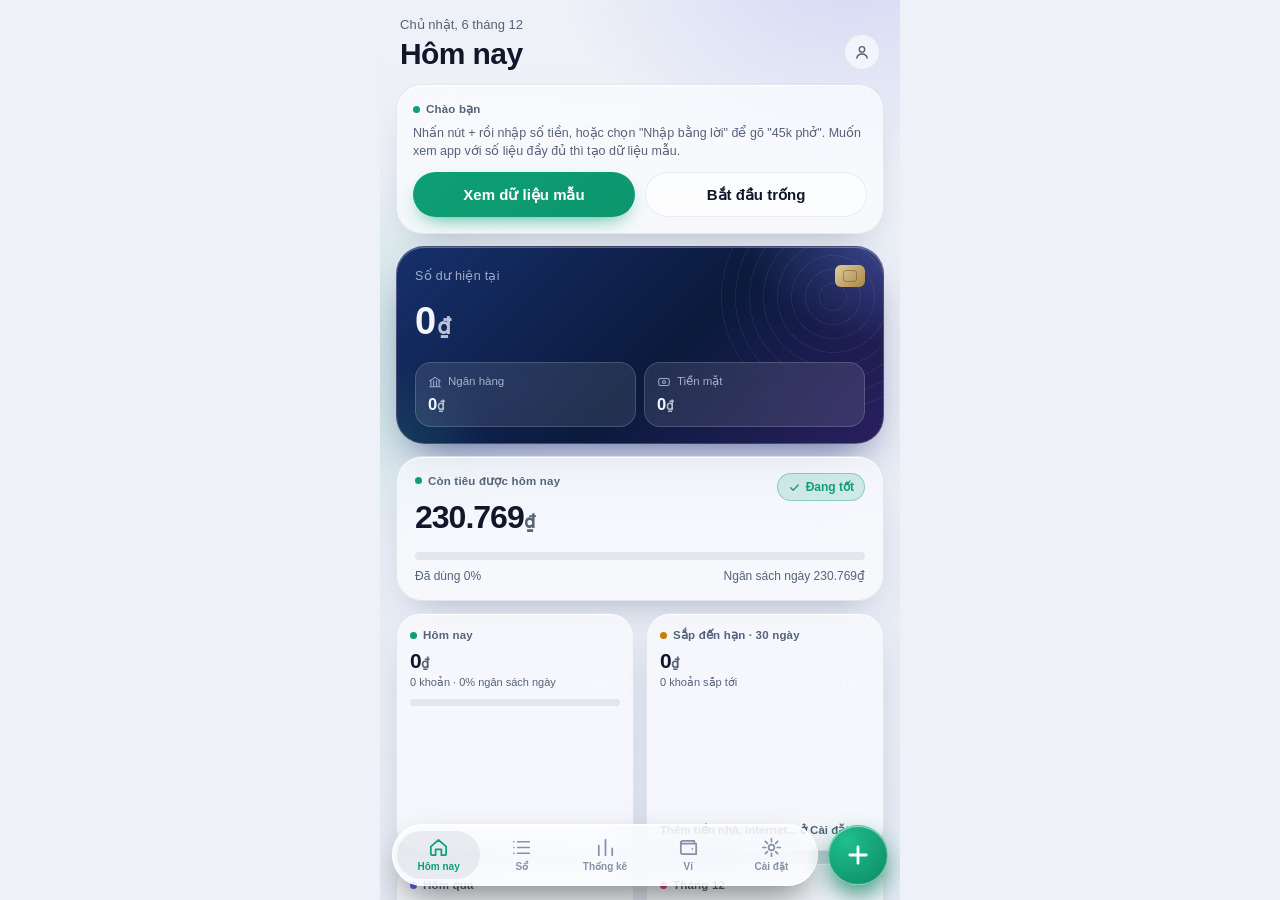
==== index.html @ 6aa31c6e "Sổ Chi: PWA quản lý chi tiêu cá nhân (bản đầu)" ====
<!doctype html>
<html lang="vi">
<head>
<meta charset="utf-8">
<title>Sổ Chi</title>
<meta name="viewport" content="width=device-width,initial-scale=1,viewport-fit=cover">
<meta http-equiv="Content-Security-Policy" content="default-src 'self'; script-src 'self'; style-src 'self' 'unsafe-inline'; img-src 'self' data:; connect-src 'self' https://api.anthropic.com https://*.workers.dev; manifest-src 'self'; worker-src 'self'">
<meta name="theme-color" content="#070b12">
<meta name="apple-mobile-web-app-capable" content="yes">
<meta name="mobile-web-app-capable" content="yes">
<meta name="apple-mobile-web-app-status-bar-style" content="black-translucent">
<meta name="apple-mobile-web-app-title" content="Sổ Chi">
<link rel="manifest" href="manifest.webmanifest">
<link rel="apple-touch-icon" href="icons/apple-touch-icon.png">
<link rel="icon" href="icons/icon.svg" type="image/svg+xml">
<link rel="stylesheet" href="css/app.css">
</head>
<body>
<div id="app">
  <div class="pill" id="pill" aria-hidden="true"></div>
  <main>
    <section class="view on" id="v-home" aria-label="Hôm nay"></section>
    <section class="view" id="v-log" aria-label="Sổ chi"></section>
    <section class="view" id="v-stats" aria-label="Thống kê"></section>
    <section class="view" id="v-wallet" aria-label="Ví"></section>
    <section class="view" id="v-settings" aria-label="Cài đặt"></section>
  </main>
  <nav class="dock" aria-label="Điều hướng">
    <div class="tabs" role="tablist">
      <button class="tab" role="tab" data-act="tab" data-tab="home" aria-selected="true"><svg viewBox="0 0 24 24"><path d="M4 11l8-7 8 7v8a1 1 0 0 1-1 1h-4v-6H9v6H5a1 1 0 0 1-1-1z"/></svg><span>Hôm nay</span></button>
      <button class="tab" role="tab" data-act="tab" data-tab="log" aria-selected="false"><svg viewBox="0 0 24 24"><path d="M8 6h12M8 12h12M8 18h12M4 6h.01M4 12h.01M4 18h.01"/></svg><span>Sổ</span></button>
      <button class="tab" role="tab" data-act="tab" data-tab="stats" aria-selected="false"><svg viewBox="0 0 24 24"><path d="M5 20V10M12 20V4M19 20v-7"/></svg><span>Thống kê</span></button>
      <button class="tab" role="tab" data-act="tab" data-tab="wallet" aria-selected="false"><svg viewBox="0 0 24 24"><path d="M4 7a2 2 0 0 1 2-2h12v3M4 7v10a2 2 0 0 0 2 2h14V8H6a2 2 0 0 1-2-2zM16 13.5h.01"/></svg><span>Ví</span></button>
      <button class="tab" role="tab" data-act="tab" data-tab="settings" aria-selected="false"><svg viewBox="0 0 24 24"><circle cx="12" cy="12" r="3"/><path d="M12 3v3M12 18v3M3 12h3M18 12h3M5.6 5.6l2.1 2.1M16.3 16.3l2.1 2.1M18.4 5.6l-2.1 2.1M7.7 16.3l-2.1 2.1"/></svg><span>Cài đặt</span></button>
    </div>
    <button class="plus" data-act="add" aria-label="Thêm khoản chi"><svg viewBox="0 0 24 24"><path d="M12 5v14M5 12h14"/></svg></button>
  </nav>
  <div class="scrim" id="scrim" data-act="close"></div>
  <div class="sheet" id="sheet" role="dialog" aria-modal="true"></div>
  <div class="toast" id="toast" role="status"></div>
</div>
<input type="file" id="file" accept="application/json,.json" hidden>
<script type="module" src="js/app.js"></script>
</body>
</html>
---- css/app.css ----
/* Sổ Chi: kính nổi kiểu iOS 26, nền teal, sáng/tối, tôn trọng safe-area. */
:root{
  --bg:#eaeff0; --fg:#10191c; --muted:#5d6b70; --line:rgba(16,25,28,.10);
  --screen:#f3f6f6; --card:rgba(255,255,255,.74); --glass:rgba(255,255,255,.62); --glass-b:rgba(255,255,255,.85);
  --accent:#0d9488; --accent-fg:#fff; --accent-soft:rgba(13,148,136,.14);
  --ok:#16a34a; --warn:#d97706; --warn-soft:rgba(217,119,6,.16); --bad:#dc2626;
  --h0:rgba(16,25,28,.06); --h1:#bfe6e0; --h2:#7fcfc4; --h3:#2fb0a1; --h4:#0b6f66; --h-fg:#fff;
  --blob1:rgba(13,148,136,.26); --blob2:rgba(245,158,11,.16);
  --scrim:rgba(10,20,22,.38); --sheet:rgba(247,250,250,.84);
  --font:-apple-system,BlinkMacSystemFont,"SF Pro Text","Be Vietnam Pro","Segoe UI",Roboto,sans-serif;
  color-scheme:light;
}
@media (prefers-color-scheme:dark){:root:not([data-theme="light"]){
  --bg:#0a0f11; --fg:#e8f0f1; --muted:#8fa0a5; --line:rgba(232,240,241,.12);
  --screen:#0c1214; --card:rgba(34,44,48,.66); --glass:rgba(40,52,56,.55); --glass-b:rgba(255,255,255,.14);
  --accent:#2dd4bf; --accent-fg:#04201d; --accent-soft:rgba(45,212,191,.16);
  --ok:#4ade80; --warn:#fbbf24; --warn-soft:rgba(251,191,36,.16); --bad:#f87171;
  --h0:rgba(232,240,241,.08); --h1:#14423d; --h2:#1b6b62; --h3:#22998b; --h4:#5eead4; --h-fg:#04201d;
  --blob1:rgba(45,212,191,.20); --blob2:rgba(251,191,36,.10); --scrim:rgba(0,0,0,.6); --sheet:rgba(24,32,35,.84); color-scheme:dark}}
:root[data-theme="dark"]{
  --bg:#0a0f11; --fg:#e8f0f1; --muted:#8fa0a5; --line:rgba(232,240,241,.12);
  --screen:#0c1214; --card:rgba(34,44,48,.66); --glass:rgba(40,52,56,.55); --glass-b:rgba(255,255,255,.14);
  --accent:#2dd4bf; --accent-fg:#04201d; --accent-soft:rgba(45,212,191,.16);
  --ok:#4ade80; --warn:#fbbf24; --warn-soft:rgba(251,191,36,.16); --bad:#f87171;
  --h0:rgba(232,240,241,.08); --h1:#14423d; --h2:#1b6b62; --h3:#22998b; --h4:#5eead4; --h-fg:#04201d;
  --blob1:rgba(45,212,191,.20); --blob2:rgba(251,191,36,.10); --scrim:rgba(0,0,0,.6); --sheet:rgba(24,32,35,.84); color-scheme:dark}

*{box-sizing:border-box;-webkit-tap-highlight-color:transparent}
html,body{height:100%;margin:0}
body{background:var(--bg);color:var(--fg);font:16px/1.4 var(--font);font-variant-numeric:tabular-nums;overscroll-behavior:none;-webkit-text-size-adjust:100%}
button,input,select,textarea{font:inherit;color:inherit}
button{cursor:pointer}
:focus-visible{outline:2px solid var(--accent);outline-offset:2px}

#app{position:relative;height:100%;max-width:520px;margin:0 auto;overflow:hidden;background:var(--screen);
  background-image:radial-gradient(circle at 10% -6%,var(--blob1),transparent 46%),radial-gradient(circle at 105% 38%,var(--blob2),transparent 42%)}
.view{position:absolute;inset:0;overflow-y:auto;overflow-x:hidden;-webkit-overflow-scrolling:touch;
  padding:calc(14px + env(safe-area-inset-top,0px)) max(16px,env(safe-area-inset-right,0px)) calc(124px + env(safe-area-inset-bottom,0px)) max(16px,env(safe-area-inset-left,0px));
  display:none;flex-direction:column;gap:12px}
.view.on{display:flex;animation:fade .25s ease}
@keyframes fade{from{opacity:0;transform:translateY(6px)}to{opacity:1;transform:none}}
.view>*{flex:none}
.eyebrow{font-size:13px;color:var(--muted);margin-top:34px}
h1{font-size:30px;font-weight:700;letter-spacing:-.02em;line-height:1.15;margin:0}
h2{font-size:17px;margin:0}
.card{background:var(--card);border:1px solid var(--glass-b);border-radius:22px;padding:14px 16px;backdrop-filter:blur(18px);-webkit-backdrop-filter:blur(18px)}
.lbl{font-size:12px;color:var(--muted);font-weight:500}
.sm{font-size:12.5px;color:var(--muted)}
.big{font-size:56px;font-weight:700;letter-spacing:-.04em;line-height:1.05}
.big small{font-size:24px;font-weight:600;margin-left:3px;letter-spacing:0}
.bad{color:var(--bad)}.ok{color:var(--ok)}
.bar{height:9px;border-radius:99px;background:var(--h0);position:relative;margin:10px 0 7px}
.bar i{display:block;height:100%;border-radius:99px;background:var(--accent);max-width:100%}
.bar i.over{background:var(--bad)}
.bar u{position:absolute;top:-4px;bottom:-4px;width:2px;background:var(--fg);opacity:.55;border-radius:2px}
.row2{display:grid;grid-template-columns:1fr 1fr;gap:10px}
.rowf{display:flex;justify-content:space-between;align-items:baseline;gap:8px}
.chip{display:inline-block;font-size:11.5px;padding:2px 9px;border-radius:99px;background:var(--accent-soft);color:var(--accent);font-weight:600;white-space:nowrap}
.chip.warn{background:var(--warn-soft);color:var(--warn)}
.chip.bad{background:rgba(220,38,38,.14);color:var(--bad)}
.btn{display:block;width:100%;text-align:center;border:0;border-radius:99px;padding:12px 16px;font-weight:600;font-size:15px;background:var(--accent);color:var(--accent-fg)}
.btn.ghost{background:var(--h0);color:var(--fg)}
.btn.danger{background:rgba(220,38,38,.14);color:var(--bad)}
.btn.sm2{padding:8px 14px;font-size:13.5px;width:auto;display:inline-block}
.btn:active{transform:scale(.98)}
.link{border:0;background:none;color:var(--accent);font-weight:600;padding:4px 2px;font-size:14px}
.wal{width:100%;text-align:left;border:1px solid var(--glass-b);background:var(--card);border-radius:20px;padding:12px 14px;backdrop-filter:blur(18px);-webkit-backdrop-filter:blur(18px)}
.wal b{display:block;font-size:18px;letter-spacing:-.01em}
.li{display:flex;gap:10px;align-items:center;padding:10px 0;width:100%;border:0;background:none;text-align:left}
.li+.li{border-top:1px solid var(--line)}
.li .n{flex:1;min-width:0}
.li .n b{display:block;font-weight:500;white-space:nowrap;overflow:hidden;text-overflow:ellipsis}
.li .n span{font-size:12px;color:var(--muted)}
.li .a{font-weight:600;white-space:nowrap}
.li .a.in{color:var(--ok)}
.empty{text-align:center;color:var(--muted);padding:18px 8px;font-size:14px}
.sec{display:flex;justify-content:space-between;align-items:center;margin:6px 4px -2px}
.sec h2{font-size:15px;color:var(--muted);font-weight:600}

/* dock kính */
.dock{position:absolute;left:max(12px,env(safe-area-inset-left,0px));right:max(12px,env(safe-area-inset-right,0px));bottom:calc(14px + env(safe-area-inset-bottom,0px));display:flex;gap:10px;align-items:center;z-index:20}
.tabs{flex:1;display:flex;justify-content:space-around;background:var(--glass);border:1px solid var(--glass-b);border-radius:99px;padding:6px 4px;backdrop-filter:blur(24px) saturate(1.6);-webkit-backdrop-filter:blur(24px) saturate(1.6);box-shadow:0 10px 30px -10px rgba(0,0,0,.35)}
.tab{display:flex;flex-direction:column;align-items:center;gap:1px;font-size:10px;color:var(--muted);padding:5px 7px;min-width:0;border-radius:99px;border:0;background:none;font-weight:500}
.tab svg{width:23px;height:23px;stroke:currentColor;fill:none;stroke-width:1.8;stroke-linecap:round;stroke-linejoin:round}
.tab[aria-selected="true"]{color:var(--accent);background:var(--accent-soft)}
.plus{width:58px;height:58px;border-radius:50%;border:0;background:var(--accent);color:var(--accent-fg);display:grid;place-items:center;box-shadow:0 10px 26px -6px var(--accent);flex:none}
.plus svg{width:26px;height:26px;stroke:currentColor;stroke-width:2.4;stroke-linecap:round;fill:none}
.plus:active,.tab:active{transform:scale(.94)}
.pill{position:absolute;left:50%;top:calc(8px + env(safe-area-inset-top,0px));transform:translate(-50%,-80px);z-index:21;background:var(--glass);border:1px solid var(--glass-b);border-radius:99px;padding:7px 18px;font-size:14px;font-weight:600;backdrop-filter:blur(22px) saturate(1.6);-webkit-backdrop-filter:blur(22px) saturate(1.6);transition:transform .35s cubic-bezier(.2,.9,.3,1);white-space:nowrap;box-shadow:0 8px 24px -10px rgba(0,0,0,.35)}
.pill.on{transform:translate(-50%,0)}

/* hero hôm nay */
.hero{background:linear-gradient(150deg,#14b8a6,#0f766e);color:#fff;border-radius:32px;padding:16px 18px 18px;box-shadow:0 18px 40px -18px rgba(13,148,136,.7)}
.hero.over{background:linear-gradient(150deg,#f97316,#b91c1c);box-shadow:0 18px 40px -18px rgba(220,38,38,.6)}
.hl{font-size:12px;opacity:.85}
.hchip{font-size:12px;font-weight:600;padding:3px 11px;border-radius:99px;background:rgba(255,255,255,.2)}
.ringw{position:relative;width:min(178px,54%);margin:4px auto 2px;aspect-ratio:1}
.ring{width:100%;height:100%;display:block}
.ringc{position:absolute;inset:0;display:flex;flex-direction:column;align-items:center;justify-content:center;text-align:center}
.hbig{font-size:36px;font-weight:700;letter-spacing:-.04em;line-height:1.05}
.hbig small{font-size:16px;font-weight:600;margin-left:2px;letter-spacing:0}
.hstats{display:grid;grid-template-columns:repeat(3,1fr);gap:8px;margin-top:8px}
.hstats div{background:rgba(255,255,255,.16);border-radius:16px;padding:8px 6px;text-align:center}
.hstats span{display:block;font-size:10.5px;opacity:.85}
.hstats b{font-size:15px}
.tri{display:grid;grid-template-columns:repeat(3,1fr);gap:8px;margin-top:10px;text-align:center}
.tri span{display:block;font-size:11px;color:var(--muted)}
.tri b{font-size:15px}
.ci{width:38px;height:38px;border-radius:13px;display:grid;place-items:center;font-style:normal;font-weight:700;font-size:15px;color:#fff;flex:none}
.wal{display:flex;gap:10px;align-items:center}
.wal>span{min-width:0}
.gh{display:flex;justify-content:space-between;font-size:12.5px;color:var(--muted);padding:6px 0 2px;font-weight:600}
.chips{display:flex;gap:6px;flex-wrap:wrap;margin-top:10px}
.cc{display:inline-flex;gap:5px;align-items:center;font-size:12px;padding:3px 10px;border-radius:99px;background:var(--h0)}
.cc i,.fchips i{width:8px;height:8px;border-radius:50%;display:inline-block}
.fchips{display:flex;gap:6px;overflow-x:auto;padding-bottom:2px;scrollbar-width:none}
.fchips::-webkit-scrollbar{display:none}
.fchips button{flex:none;display:inline-flex;gap:6px;align-items:center;border:1px solid var(--line);background:var(--card);border-radius:99px;padding:6px 12px;font-size:13px}
.fchips button.on{background:var(--accent);color:var(--accent-fg);border-color:transparent}

/* hero gọn */
.hero2{flex-wrap:wrap;display:flex;gap:14px;align-items:center;background:linear-gradient(150deg,#14b8a6,#0f766e);color:#fff;border-radius:28px;padding:14px 16px 16px;box-shadow:0 14px 34px -16px rgba(13,148,136,.7)}
.hero2.over{background:linear-gradient(150deg,#f97316,#b91c1c);box-shadow:0 14px 34px -16px rgba(220,38,38,.6)}
.ringw2{position:relative;width:92px;flex:none;aspect-ratio:1}
.hpct{font-size:20px;font-weight:700;line-height:1.1}
.h2r{flex:1 1 0;min-width:0}
.hero2{margin-top:6px}
.banner{display:flex;justify-content:space-between;align-items:center;gap:10px;width:100%;text-align:left;border:1px solid var(--warn);background:var(--warn-soft);border-radius:18px;padding:10px 14px;font-size:14px}
.sec h2{font-size:15px}

/* bốn khối vuông */
.tiles{display:grid;grid-template-columns:1fr 1fr;gap:10px}
.tile{aspect-ratio:1;border-radius:26px;padding:14px;text-align:left;display:flex;flex-direction:column;gap:0;border:1px solid var(--glass-b);background:var(--card);overflow:hidden;min-width:0;backdrop-filter:blur(18px);-webkit-backdrop-filter:blur(18px);box-shadow:0 10px 26px -20px rgba(0,0,0,.35)}
.tile.today{border-color:var(--accent);box-shadow:0 0 0 1px var(--accent) inset,0 10px 26px -20px rgba(0,0,0,.35)}
.tile:active{transform:scale(.98)}
.th span{white-space:nowrap}
.tv small{font-size:12px;font-weight:500;color:var(--muted);letter-spacing:0}
.th{display:flex;align-items:center;gap:7px;font-size:12.5px;color:var(--fg);font-weight:600;min-width:0}
.th em{font-style:normal;font-weight:500;color:var(--muted);font-size:11.5px;margin-left:auto;white-space:nowrap}
.thi{width:24px;height:24px;border-radius:9px;background:var(--accent-soft);color:var(--accent);display:grid;place-items:center;flex:none}
.thi svg{width:14px;height:14px;stroke:currentColor;fill:none;stroke-width:2;stroke-linecap:round;stroke-linejoin:round}
.tv{font-size:24px;font-weight:700;letter-spacing:-.03em;line-height:1.15;margin-top:10px;white-space:nowrap}
.tc{font-size:11.5px;color:var(--muted);margin:2px 0 8px}
.tbar{height:5px;border-radius:9px;background:var(--h0);margin:8px 0 9px;position:relative;flex:none}
.tbar i{display:block;height:100%;border-radius:9px;background:var(--accent);max-width:100%}
.tbar i.over{background:var(--bad)}
.tbar u{position:absolute;top:-3px;bottom:-3px;width:2px;background:var(--fg);opacity:.5;border-radius:2px}
.tl{display:flex;flex-direction:column;gap:3px;min-height:0;border-top:1px solid var(--line);padding-top:7px}
.ti{display:flex;justify-content:space-between;gap:8px;font-size:12.5px;line-height:1.3}
.ti span{overflow:hidden;text-overflow:ellipsis;white-space:nowrap;min-width:0}
.ti u{text-decoration:none;color:var(--muted);margin-right:3px}
.ti b{font-weight:600;white-space:nowrap}
.ti.more,.ti.more b{color:var(--muted);font-weight:400}
.ti.bad b{color:var(--bad)}

/* lịch nhiệt */
.cal{display:grid;grid-template-columns:repeat(7,1fr);gap:4px}
.cal .dh{font-size:10.5px;color:var(--muted);text-align:center}
.cal button,.cal div.c{aspect-ratio:1/1.1;border-radius:10px;border:0;display:flex;flex-direction:column;align-items:center;justify-content:center;font-size:12px;line-height:1.1;padding:0;background:var(--h0)}
.cal button em{font-style:normal;font-size:9px;opacity:.85;margin-top:1px}
.l1{background:var(--h1)!important}.l2{background:var(--h2)!important}.l3{background:var(--h3)!important;color:var(--h-fg)}.l4{background:var(--h4)!important;color:var(--h-fg)}
.cal .fut{background:none!important;border:1px dashed var(--line);color:var(--muted)}
.cal .tdy{outline:2px solid var(--fg);outline-offset:1px}
.legend{display:flex;gap:4px;align-items:center;font-size:10.5px;color:var(--muted);justify-content:flex-end;margin-top:8px}
.legend i{width:13px;height:13px;border-radius:4px;display:inline-block}
.mnav{display:flex;align-items:center;justify-content:space-between}
.mnav button{border:0;background:var(--h0);width:38px;height:38px;border-radius:50%;font-size:18px}
svg text{fill:var(--muted);font-size:9px;font-family:inherit}
.cbar{margin:8px 0 3px}
.cbar .t{display:flex;justify-content:space-between;font-size:13px}
.cbar .b{height:8px;border-radius:99px;background:var(--h0);margin-top:4px}
.cbar .b i{display:block;height:100%;border-radius:99px}

/* form */
.field{display:flex;flex-direction:column;gap:5px;margin-bottom:12px}
.field label{font-size:12px;color:var(--muted);font-weight:500}
.inp{width:100%;border:1px solid var(--line);background:var(--card);border-radius:14px;padding:11px 13px;font-size:16px;min-height:44px}
textarea.inp{min-height:84px;resize:none}
select.inp{appearance:none;-webkit-appearance:none}
.seg{display:flex;background:var(--h0);border-radius:12px;padding:3px}
.seg button{flex:1;border:0;background:none;padding:7px 0;border-radius:9px;font-size:13.5px;color:var(--muted);font-weight:500}
.seg button.on{background:var(--card);color:var(--fg);font-weight:600;box-shadow:0 1px 3px rgba(0,0,0,.12)}
.cols{display:grid;grid-template-columns:1fr 1fr;gap:10px}
.swatch{width:30px;height:30px;border-radius:50%;border:2px solid var(--glass-b);padding:0;flex:none;-webkit-appearance:none;appearance:none;background:none;overflow:hidden}
.swatch::-webkit-color-swatch-wrapper{padding:0}.swatch::-webkit-color-swatch{border:0;border-radius:50%}
.catrow{display:flex;gap:8px;align-items:center;margin-bottom:8px}
.catrow .inp{min-height:40px;padding:8px 12px}
.x{border:0;background:var(--h0);width:32px;height:32px;border-radius:50%;color:var(--muted);flex:none}

/* sheet */
.scrim{position:absolute;inset:0;background:var(--scrim);z-index:30;opacity:0;pointer-events:none;transition:opacity .25s}
.scrim.on{opacity:1;pointer-events:auto}
.sheet{position:absolute;left:8px;right:8px;bottom:calc(8px + env(safe-area-inset-bottom,0px) + var(--kb,0px));z-index:31;max-height:calc(100% - 60px - env(safe-area-inset-top,0px));overflow-y:auto;
  background:var(--sheet);border:1px solid var(--glass-b);border-radius:32px;padding:16px 16px 16px;backdrop-filter:blur(28px) saturate(1.7);-webkit-backdrop-filter:blur(28px) saturate(1.7);
  box-shadow:0 -12px 50px -14px rgba(0,0,0,.45);transform:translateY(110%);transition:transform .35s cubic-bezier(.2,.9,.3,1);visibility:hidden}
.sheet.on{transform:none;visibility:visible}
.grab{width:38px;height:5px;border-radius:9px;background:var(--line);margin:-4px auto 12px}
.sheet h2{font-size:19px;margin-bottom:10px}
.ex{background:var(--card);border:1px solid var(--glass-b);border-radius:20px;padding:12px;margin-bottom:10px}
.ex.warn{border-color:var(--warn);background:var(--warn-soft)}
.ex .hd{display:flex;justify-content:space-between;align-items:center;margin-bottom:8px}
.ex .amt{font-size:20px;font-weight:700;min-height:44px}
.hint{font-size:12px;color:var(--warn);margin-top:4px}
.toast{position:absolute;left:50%;bottom:calc(92px + env(safe-area-inset-bottom,0px));transform:translate(-50%,30px);opacity:0;z-index:40;background:var(--fg);color:var(--screen);border-radius:99px;padding:10px 16px;font-size:14px;display:flex;gap:12px;align-items:center;white-space:nowrap;max-width:calc(100% - 24px);transition:.3s;pointer-events:none}
.toast.on{transform:translate(-50%,0);opacity:1;pointer-events:auto}
.toast button{border:0;background:none;color:inherit;font-weight:700;padding:0;text-decoration:underline}
.spin{display:inline-block;width:14px;height:14px;border:2px solid var(--line);border-top-color:var(--accent);border-radius:50%;animation:sp .7s linear infinite;vertical-align:-2px;margin-right:6px}
@keyframes sp{to{transform:rotate(360deg)}}
.noscroll{overflow:hidden}
@media (prefers-reduced-motion:reduce){*{animation:none!important;transition:none!important}}


/* ===== Giao diện bản gốc (iOS: nền xám, thẻ trắng, danh sách nhóm, biểu tượng màu) ===== */
:root{
  --bg:#F2F2F7; --screen:#F2F2F7; --card:#FFFFFF; --fg:#111114; --muted:#6E6E76; --line:#E3E3E8;
  --accent:#0B7A5F; --accent-fg:#fff; --accent-soft:#DDF1EA; --warn:#C2410C; --warn-soft:rgba(194,65,12,.12); --bad:#D92D20;
  --h0:rgba(0,0,0,.05); --blob1:transparent; --blob2:transparent; --scrim:rgba(0,0,0,.32); --sheet:rgba(242,242,247,.86);
  --glass:rgba(255,255,255,.62); --glass-b:rgba(255,255,255,.7); --glass-hi:rgba(255,255,255,.9); --glass-shadow:rgba(20,30,40,.14); --glass-pill:rgba(11,122,95,.12);
  --c1:#E8590C; --c2:#1C7ED6; --c3:#7048E8; --c4:#D6336C; --c5:#2B8A3E; --c6:#868E96;
}
@media (prefers-color-scheme:dark){:root:not([data-theme="light"]){
  --bg:#000000; --screen:#000000; --card:#1C1C1E; --fg:#F2F2F7; --muted:#98989F; --line:#2C2C2E;
  --accent:#34C79A; --accent-fg:#04201d; --accent-soft:#11352B; --warn:#FF8A50; --warn-soft:rgba(255,138,80,.16); --bad:#FF6B5E;
  --h0:rgba(255,255,255,.08); --scrim:rgba(0,0,0,.6); --sheet:rgba(28,28,30,.82);
  --glass:rgba(40,40,44,.55); --glass-b:rgba(255,255,255,.14); --glass-hi:rgba(255,255,255,.18); --glass-shadow:rgba(0,0,0,.5); --glass-pill:rgba(52,199,154,.16)}}
:root[data-theme="dark"]{
  --bg:#000000; --screen:#000000; --card:#1C1C1E; --fg:#F2F2F7; --muted:#98989F; --line:#2C2C2E;
  --accent:#34C79A; --accent-fg:#04201d; --accent-soft:#11352B; --warn:#FF8A50; --warn-soft:rgba(255,138,80,.16); --bad:#FF6B5E;
  --h0:rgba(255,255,255,.08); --scrim:rgba(0,0,0,.6); --sheet:rgba(28,28,30,.82);
  --glass:rgba(40,40,44,.55); --glass-b:rgba(255,255,255,.14); --glass-hi:rgba(255,255,255,.18); --glass-shadow:rgba(0,0,0,.5); --glass-pill:rgba(52,199,154,.16)}

#app{background:var(--screen);background-image:none}
.view{gap:0}
.view>*+*{margin-top:12px}
.view>.top{margin-top:0}
.view>.sec{margin-top:22px}
.view>.sec+.group{margin-top:0}
.top{display:flex;justify-content:space-between;align-items:center;padding-top:8px;color:var(--muted);font-size:15px}
h1{font-size:34px;font-weight:700;letter-spacing:-.02em;margin:4px 0 4px}
.card{background:var(--card);border:0;border-radius:18px;padding:16px 18px;backdrop-filter:none;-webkit-backdrop-filter:none;box-shadow:none}
.hero{background:var(--card);border-radius:18px;padding:18px}
.hero .big{font-size:36px;font-weight:700;letter-spacing:-.02em;line-height:1.1;margin:2px 0 4px}
.big small{font-size:.55em;color:var(--muted);font-weight:500;margin-left:1px;letter-spacing:0}
.big.bad{color:var(--bad)}
.hero .bar{height:8px;border-radius:4px;background:var(--line);overflow:hidden;display:flex;margin:12px 0 8px}
.bar span{height:100%;display:block}
.legend{display:flex;flex-wrap:wrap;gap:6px 16px;font-size:13px;color:var(--muted)}
.legend i{display:inline-block;width:8px;height:8px;border-radius:50%;margin-right:5px}
.legend b{color:var(--fg);font-weight:600}
.sub{display:flex;justify-content:space-between;gap:8px;font-size:13px;color:var(--muted)}
.sub b{color:var(--fg);font-weight:600}
.sec{font-size:13px;color:var(--muted);text-transform:uppercase;letter-spacing:.04em;margin:22px 4px 6px;display:flex;justify-content:space-between;align-items:center}
.sec .link{text-transform:none;letter-spacing:0;font-size:14px}
.group{background:var(--card);border-radius:14px;overflow:hidden}
.group .empty{padding:18px 14px}
.li{display:flex;align-items:center;gap:12px;padding:11px 14px;position:relative;border:0;background:none;color:inherit;font:inherit;text-align:left;width:100%}
.li+.li{border-top:0}
.li+.li::before{content:"";position:absolute;top:0;left:60px;right:0;height:.5px;background:var(--line)}
.ic{width:34px;height:34px;border-radius:10px;display:grid;place-items:center;color:#fff;flex:none}
.ic svg{width:19px;height:19px}
.li .n b{font-size:16px;font-weight:400}
.li .a{font-weight:500}
.chip.bad{background:rgba(217,45,32,.12);color:var(--bad)}
.banner{background:var(--warn-soft);border:0}
.btn.ghost{background:var(--card);color:var(--accent)}

.tabs{background:var(--glass);border:.5px solid var(--glass-b);box-shadow:inset 0 1px 0 var(--glass-hi),0 8px 28px var(--glass-shadow);backdrop-filter:blur(22px) saturate(180%);-webkit-backdrop-filter:blur(22px) saturate(180%)}
.tab[aria-selected="true"]{color:var(--accent);background:var(--glass-pill)}
.plus{width:60px;height:60px;background:var(--glass);color:var(--accent);border:.5px solid var(--glass-b);box-shadow:inset 0 1px 0 var(--glass-hi),0 8px 28px var(--glass-shadow);backdrop-filter:blur(22px) saturate(180%);-webkit-backdrop-filter:blur(22px) saturate(180%)}
.plus svg{width:28px;height:28px}
.pill{box-shadow:inset 0 1px 0 var(--glass-hi),0 8px 28px var(--glass-shadow)}
.sheet{background:var(--sheet);border:.5px solid var(--glass-b);box-shadow:inset 0 1px 0 var(--glass-hi),0 -4px 40px var(--glass-shadow);border-radius:34px;backdrop-filter:blur(30px) saturate(180%);-webkit-backdrop-filter:blur(30px) saturate(180%)}
.inp{background:var(--card);border:0;border-radius:12px}
.toast{bottom:auto;top:calc(64px + env(safe-area-inset-top,0px));transform:translate(-50%,-90px);background:var(--fg);color:var(--screen)}
.toast.on{transform:translate(-50%,0)}
.ex{background:var(--card);border:0}
.ex.warn{border:1.5px solid var(--warn);background:var(--warn-soft)}

/* bàn phím số */
.sh{display:flex;justify-content:space-between;align-items:center}
.lnk{border:0;background:none;color:var(--accent);font:inherit;font-size:17px;padding:8px 2px}
.lnk.b{font-weight:600}
.display{text-align:center;font-size:44px;font-weight:700;letter-spacing:-.02em;margin:8px 0 2px}
.display small{font-size:22px;color:var(--muted);font-weight:500}
.err{color:var(--warn);font-size:13px;text-align:center;min-height:18px}
.cats{display:flex;gap:8px;overflow-x:auto;padding:8px 0 10px;scrollbar-width:none}
.cats::-webkit-scrollbar{display:none}
.cat{flex:none;display:flex;align-items:center;gap:6px;border:1.5px solid transparent;background:var(--card);color:var(--fg);border-radius:99px;padding:6px 12px 6px 6px;font:inherit;font-size:14px}
.cat .ic{width:26px;height:26px;border-radius:50%}
.cat .ic svg{width:15px;height:15px}
.cat[aria-pressed="true"]{border-color:var(--accent)}
.segs{display:grid;grid-template-columns:1fr 1fr;gap:8px;margin-bottom:10px}
.note{width:100%;border:0;border-radius:12px;background:var(--card);color:var(--fg);font:inherit;padding:11px 14px;margin-bottom:10px}
.note:focus{outline:2px solid var(--accent)}
.pad{display:grid;grid-template-columns:repeat(3,1fr);gap:7px}
.k{height:50px;border:0;border-radius:99px;background:var(--glass-pill);color:var(--fg);font:inherit;font-size:24px}
.k:active{background:var(--line)}
.k.fn{font-size:18px;color:var(--muted);background:transparent}
.hero{color:var(--fg);box-shadow:none;border-radius:18px;padding:18px}
.hero.over{background:var(--card);box-shadow:none}

.two-col{display:grid;grid-template-columns:1fr 1fr;gap:0;margin-bottom:12px}
.two-col>div:first-child{padding-right:14px}
.two-col>div+div{padding-left:16px;border-left:.5px solid var(--line)}
.two-col .big{font-size:25px;margin:3px 0 4px;white-space:nowrap}
.two-col .big small{font-size:.6em}

/* ô nhập: nền nhạt hơn thẻ để nhìn ra khung (trước đó trùng màu thẻ nên hoà vào nền) */
.inp{background:var(--h0);border:0;border-radius:12px;padding:12px 14px;min-height:46px}
.inp::placeholder{color:var(--muted);opacity:.8}
.inp:focus{outline:2px solid var(--accent);outline-offset:0}
.field label{font-size:12.5px;font-weight:500;color:var(--muted);padding-left:2px}
.card>h2{font-size:17px;font-weight:700;margin-bottom:2px}
.catrow .inp{min-height:42px;padding:9px 12px}
.view>.card+.card{margin-top:12px}


/* ===== Nâng cấp chung ===== */
.card,.hero,.group{box-shadow:0 1px 1px rgba(0,0,0,.03),0 10px 28px -20px rgba(0,0,0,.22)}
@media (prefers-color-scheme:dark){:root:not([data-theme="light"]) .card,:root:not([data-theme="light"]) .hero,:root:not([data-theme="light"]) .group{box-shadow:inset 0 0 0 .5px rgba(255,255,255,.05)}}
:root[data-theme="dark"] .card,:root[data-theme="dark"] .hero,:root[data-theme="dark"] .group{box-shadow:inset 0 0 0 .5px rgba(255,255,255,.05)}
.li:active,.srow.act:active{background:var(--h0)}
.btn{transition:transform .15s,opacity .15s}
.view h1{margin-bottom:6px}
.foot{font-size:12.5px;color:var(--muted);padding:6px 16px 0;line-height:1.4}
.srow{display:flex;align-items:center;gap:12px;padding:0 16px;min-height:48px;position:relative;width:100%;border:0;background:none;font:inherit;color:var(--fg);text-align:left}
.srow+.srow::before,.group>.li+.srow::before,.group>.srow+.li::before{content:"";position:absolute;top:0;left:16px;right:0;height:.5px;background:var(--line)}
.srow>span:first-child{flex:none}
.srow input:not([type=checkbox]):not([type=color]),.srow select{flex:1;min-width:0;border:0;background:transparent;text-align:right;text-align-last:right;color:var(--fg);font:inherit;padding:12px 0;outline:none;-webkit-appearance:none;appearance:none}
.srow input::placeholder{color:var(--muted)}
.srow input.grow{text-align:left}
.srow input[type=checkbox]{accent-color:var(--accent);width:22px;height:22px;margin-left:auto}
.srow .swatch{width:28px;height:28px}
.srow.act{justify-content:space-between;color:var(--accent);font-weight:500}
.srow.act.bad{color:var(--bad)}
.chev{color:var(--muted);font-weight:400;font-size:20px;line-height:1}
.srow .x{margin-left:auto}
.group>.sec{margin:0}
.seg{margin-bottom:0}
.mnav b{letter-spacing:-.01em}
.mnav button{background:var(--card);box-shadow:0 1px 1px rgba(0,0,0,.05)}
/* ===== Bản C: khối màu đặc, chữ số lớn, kiểu tạp chí tài chính ===== */
:root{
  --bg:#E9E3D6; --screen:#E9E3D6; --card:#F6F0E2; --fg:#1D1B18; --muted:#7A7366; --line:rgba(40,30,20,.14);
  --accent:#2C3A28; --accent-fg:#F3ECDD; --accent-soft:rgba(44,58,40,.12); --warn:#B4531F; --bad:#B4421F; --warn-soft:rgba(180,83,31,.14);
  --h0:rgba(40,30,20,.07); --sheet:rgba(246,240,226,.92); --scrim:rgba(30,25,15,.4);
  --glass:rgba(246,240,226,.88); --glass-b:rgba(40,30,20,.08); --glass-hi:rgba(255,255,255,.6); --glass-shadow:rgba(40,30,20,.16); --glass-pill:rgba(44,58,40,.14);
  --c1:#C4572F; --c2:#1F3350; --c3:#7B5E8C; --c4:#C2557A; --c5:#5E7A3E; --c6:#8A8372;
  --moss:#2C3A28; --rust:#C4572F; --ink:#1F3350; --blush:#ECC4BC; --sand:#D8CDB4; --cream:#F3ECDD;
}
@media (prefers-color-scheme:dark){:root:not([data-theme="light"]){
  --bg:#12110D; --screen:#12110D; --card:#1E1C16; --fg:#F1EADA; --muted:#A39B88; --line:rgba(241,234,218,.14);
  --accent:#E9E0CC; --accent-fg:#1D1B18; --accent-soft:rgba(233,224,204,.14); --warn:#E08A52; --bad:#E8745A; --warn-soft:rgba(224,138,82,.16);
  --h0:rgba(241,234,218,.08); --sheet:rgba(30,28,22,.94); --scrim:rgba(0,0,0,.6);
  --glass:rgba(30,28,22,.88); --glass-b:rgba(241,234,218,.1); --glass-hi:rgba(255,255,255,.08); --glass-shadow:rgba(0,0,0,.5); --glass-pill:rgba(233,224,204,.16);
  --c1:#E0713F; --c2:#6F95D6; --c3:#A98BC0; --c4:#E07C9E; --c5:#8CAE62; --c6:#A39B88}}

h1{font-size:32px;font-weight:800;letter-spacing:-.035em}
.top{text-transform:uppercase;letter-spacing:.1em;font-size:12px;font-weight:600}
.chip{background:var(--moss);color:var(--cream);font-weight:700;letter-spacing:.02em}
.chip.bad{background:var(--rust);color:#fff}
.sec{font-weight:700;letter-spacing:.1em;font-size:12px}
.big{font-weight:800;letter-spacing:-.045em}
.lbl{letter-spacing:.06em;text-transform:uppercase;font-size:11px;font-weight:600}
.card,.hero,.group{border-radius:22px;box-shadow:none}
.group{background:var(--card)}
.li+.li::before,.srow+.srow::before{background:var(--line)}
.li .n b{font-weight:600}
.btn{background:var(--moss);color:var(--cream);font-weight:700}
.btn.ghost{background:var(--card);color:var(--fg);box-shadow:inset 0 0 0 1.5px var(--line)}
.link,.lnk,.chev{color:var(--rust)}
.srow.act{color:var(--fg)}
.srow.act.bad{color:var(--bad)}
.legend,.sub{letter-spacing:.01em}

/* khối số dư: mảng xanh rêu đậm */
.hero.moss,.hero.moss{background:var(--moss);color:var(--cream)}
.hero.moss .lbl,.hero.moss .lbl,.hero.moss .big small,.hero.moss .big small{color:rgba(243,236,221,.7)}
.hero.moss .big,.hero.moss .big{color:var(--cream);font-size:34px}
.hero.moss .two-col .big,.hero.moss .two-col .big{font-size:26px}
.hero.moss .bar,.hero.moss .bar{background:rgba(243,236,221,.2)}
.hero.moss .two-col>div+div,.hero.moss .two-col>div+div{border-left-color:rgba(243,236,221,.25)}
.hero.moss .legend,.hero.moss .legend b{color:var(--cream)}
.hero.moss .bar span:first-child{background:var(--cream)!important}
@media (prefers-color-scheme:dark){:root:not([data-theme="light"]) .hero.moss,:root:not([data-theme="light"]) .hero.moss{background:#E9E0CC;color:#1D1B18}
:root:not([data-theme="light"]) .hero.moss .big,:root:not([data-theme="light"]) .hero.moss .big,:root:not([data-theme="light"]) .hero.moss .legend,:root:not([data-theme="light"]) .hero.moss .legend b{color:#1D1B18}
:root:not([data-theme="light"]) .hero.moss .lbl,:root:not([data-theme="light"]) .hero.moss .lbl,:root:not([data-theme="light"]) .hero.moss .big small,:root:not([data-theme="light"]) .hero.moss .big small{color:rgba(29,27,24,.65)}
:root:not([data-theme="light"]) .hero.moss .bar,:root:not([data-theme="light"]) .hero.moss .bar{background:rgba(29,27,24,.15)}
:root:not([data-theme="light"]) .hero.moss .two-col>div+div,:root:not([data-theme="light"]) .hero.moss .two-col>div+div{border-left-color:rgba(29,27,24,.2)}}

/* trang Tổng quan: vòng tròn và bốn khối màu đặc */
.hero2{background:var(--card);color:var(--fg);box-shadow:none}
.hero2 .hl{color:var(--muted);opacity:1}
.hero2 .hchip{background:var(--moss);color:var(--cream)}
.hero2 .ring circle:first-child{stroke:rgba(40,30,20,.12)}
.hero2 .ring circle:last-child{stroke:var(--rust)}
.hero2 .hbig{font-weight:800;letter-spacing:-.045em;color:var(--fg)}
.hero2 .hbig small{color:var(--muted)}
.hero2 .hpct{font-weight:800}
.hero2.over .ring circle:last-child{stroke:var(--bad)}
.tile{border:0;box-shadow:none;border-radius:24px;color:var(--cream)}
.tile .th,.tile .tv,.tile .ti b,.tile .tc{color:inherit}
.tile .th em,.tile .tc,.tile .ti span,.tile .ti.more,.tile .tv small{color:inherit;opacity:.72}
.tile .tv{font-weight:800;letter-spacing:-.045em}
.tile .thi{background:rgba(255,255,255,.18);color:inherit}
.tile .tbar{background:rgba(255,255,255,.22)}
.tile .tbar i{background:currentColor}
.tile .tbar u{background:currentColor;opacity:.9}
.tile .tl{border-top-color:rgba(255,255,255,.28)}
.tile .ti.bad b{color:#FFD3C2}
.tiles>.tile:nth-child(1){background:var(--rust);color:#fff;box-shadow:none}
.tiles>.tile:nth-child(2){background:var(--ink);color:var(--cream)}
.tiles>.tile:nth-child(3){background:var(--blush);color:#3A1F1A}
.tiles>.tile:nth-child(3) .thi{background:rgba(58,31,26,.12)}
.tiles>.tile:nth-child(3) .tbar{background:rgba(58,31,26,.15)}
.tiles>.tile:nth-child(3) .tl{border-top-color:rgba(58,31,26,.25)}
.tiles>.tile:nth-child(4){background:var(--sand);color:#2A2418}
.tiles>.tile:nth-child(4) .thi{background:rgba(42,36,24,.1)}
.tiles>.tile:nth-child(4) .tbar{background:rgba(42,36,24,.15)}
.tiles>.tile:nth-child(4) .tl{border-top-color:rgba(42,36,24,.25)}
@media (prefers-color-scheme:dark){:root:not([data-theme="light"]) .tiles>.tile:nth-child(1){background:#7A3418;color:#FBE9DF}
:root:not([data-theme="light"]) .tiles>.tile:nth-child(2){background:#162338;color:#E4ECF9}
:root:not([data-theme="light"]) .tiles>.tile:nth-child(3){background:#4A2A28;color:#F6DCD6}
:root:not([data-theme="light"]) .tiles>.tile:nth-child(3) .thi,:root:not([data-theme="light"]) .tiles>.tile:nth-child(4) .thi{background:rgba(255,255,255,.14)}
:root:not([data-theme="light"]) .tiles>.tile:nth-child(3) .tbar,:root:not([data-theme="light"]) .tiles>.tile:nth-child(4) .tbar{background:rgba(255,255,255,.2)}
:root:not([data-theme="light"]) .tiles>.tile:nth-child(3) .tl,:root:not([data-theme="light"]) .tiles>.tile:nth-child(4) .tl{border-top-color:rgba(255,255,255,.25)}
:root:not([data-theme="light"]) .tiles>.tile:nth-child(4){background:#3A3426;color:#F1EADA}
:root:not([data-theme="light"]) .hero2 .hchip{background:#E9E0CC;color:#1D1B18}}
.card svg rect[fill="var(--accent)"]{fill:var(--ink)}

/* dock và nút + */
.tabs{background:var(--glass);border:.5px solid var(--glass-b)}
.tab{font-weight:600}
.tab[aria-selected="true"]{background:var(--moss);color:var(--cream)}
@media (prefers-color-scheme:dark){:root:not([data-theme="light"]) .tab[aria-selected="true"]{background:#E9E0CC;color:#1D1B18}}
.plus{background:var(--rust);color:#fff;border:0;box-shadow:0 10px 24px -8px rgba(196,87,47,.7)}
.pill{font-weight:700}
.seg button.on{background:var(--moss);color:var(--cream)}
.fchips button.on{background:var(--moss);color:var(--cream)}
.cat[aria-pressed="true"]{border-color:var(--moss)}
.k{background:var(--h0)}
@media (prefers-color-scheme:dark){:root:not([data-theme="light"]) .hero2 .ring circle:first-child{stroke:rgba(241,234,218,.16)}
:root:not([data-theme="light"]) .card svg rect[fill="var(--accent)"]{fill:#8FB0E6}
:root:not([data-theme="light"]) .hero2 .hchip{background:#E9E0CC;color:#1D1B18}}


/* ===== Bản C hoàn chỉnh: bổ sung ===== */
:root{--h1:#D5DCC8;--h2:#AEBC9A;--h3:#6E8A52;--h4:#2C3A28;--h-fg:#fff}
@media (prefers-color-scheme:dark){:root:not([data-theme="light"]){--h1:#2C3526;--h2:#47573A;--h3:#7D9660;--h4:#C9D9A8;--h-fg:#12110D}}
:root[data-theme="dark"]{--h1:#2C3526;--h2:#47573A;--h3:#7D9660;--h4:#C9D9A8;--h-fg:#12110D}
.hero.moss .bar span:first-child{background:var(--cream)!important}
.hero .bar.plain{background:var(--h0)}
.hero .bar.plain span{border-radius:4px}
.hero.moss .two-col .big{font-size:26px}
.cal .l3,.cal .l4{color:var(--h-fg)}
.cal .tdy{outline-color:var(--rust)}
.mnav button{background:var(--card)}
.plus svg{stroke:#fff}
.srow input[type=checkbox]{accent-color:var(--moss)}
.tile .tv{font-size:24px}

/* ===== Bản C đúng thiết kế gốc ===== */
:root{
  --page:#E9E3D6; --ink:#1C1A16; --ink-2:rgba(28,26,22,.62); --hair:rgba(28,26,22,.16);
  --b1-bg:#2C3A28; --b1-fg:#F3EEDF; --b1-fg2:rgba(243,238,223,.62); --b1-hair:rgba(243,238,223,.22); --b1-a:#E3B98A; --b1-b:#8FA886;
  --b2-bg:#F6F1E4; --b2-fg:#1C1A16; --b2-fg2:rgba(28,26,22,.6); --b2-track:#E2DAC6; --b2-fill:#2C3A28; --b2-pill-bg:#2C3A28; --b2-pill-fg:#F3EEDF;
  --b3-bg:#C4572F; --b3-fg:#FBF1E6; --b3-fg2:rgba(251,241,230,.74); --b3-hair:rgba(251,241,230,.3); --b3-a:#FBF1E6; --b3-b:#6E2B14;
  --b4-bg:#1F3350; --b4-fg:#EDF0F4; --b4-fg2:rgba(237,240,244,.64); --b4-hair:rgba(237,240,244,.22); --b4-a:#EDF0F4; --b4-b:#8FB0D8;
  --b5-bg:#EBC9C2; --b5-fg:#3A1F1B; --b5-fg2:rgba(58,31,27,.66); --b5-hair:rgba(58,31,27,.22); --b5-a:#3A1F1B; --b5-b:rgba(58,31,27,.28);
  --b6-bg:#D9CFB6; --b6-fg:#1C1A16; --b6-fg2:rgba(28,26,22,.62); --b6-hair:rgba(28,26,22,.2); --b6-a:#C4572F; --b6-track:rgba(28,26,22,.14);
  --c-bg:#F6F1E4; --c-bar:#1F3350; --c-bar-hi:#C4572F; --c-line:#C4572F;
  --tab:rgba(28,26,22,.5); --tab-on:#1C1A16; --tab-on-bg:rgba(28,26,22,.08); --fab-bg:#C4572F; --fab-fg:#FBF1E6;
}
@media (prefers-color-scheme:dark){:root:not([data-theme="light"]){
  --page:#12110F; --ink:#F1ECDF; --ink-2:rgba(241,236,223,.58); --hair:rgba(241,236,223,.14);
  --b1-bg:#E8E0CB; --b1-fg:#1D2A1A; --b1-fg2:rgba(29,42,26,.62); --b1-hair:rgba(29,42,26,.22); --b1-a:#B8581F; --b1-b:#3E5A38;
  --b2-bg:#1F2B1D; --b2-fg:#EFEADB; --b2-fg2:rgba(239,234,219,.6); --b2-track:#33422F; --b2-fill:#A9C79B; --b2-pill-bg:#A9C79B; --b2-pill-fg:#17220F;
  --b3-bg:#8E3A1C; --b3-fg:#FFE9D6; --b3-fg2:rgba(255,233,214,.72); --b3-hair:rgba(255,233,214,.28); --b3-a:#FFD9B3; --b3-b:#4A1A09;
  --b4-bg:#16253C; --b4-fg:#E6ECF5; --b4-fg2:rgba(230,236,245,.62); --b4-hair:rgba(230,236,245,.2); --b4-a:#9CC0EE; --b4-b:#5E86B8;
  --b5-bg:#3A2522; --b5-fg:#F6D9D2; --b5-fg2:rgba(246,217,210,.64); --b5-hair:rgba(246,217,210,.2); --b5-a:#F2B7AB; --b5-b:rgba(246,217,210,.26);
  --b6-bg:#2A261D; --b6-fg:#EFE8D5; --b6-fg2:rgba(239,232,213,.6); --b6-hair:rgba(239,232,213,.18); --b6-a:#E58A57; --b6-track:rgba(239,232,213,.16);
  --c-bg:#1C1A15; --c-bar:#6F93C4; --c-bar-hi:#E58A57; --c-line:#E58A57;
  --tab:rgba(241,236,223,.5); --tab-on:#F1ECDF; --tab-on-bg:rgba(241,236,223,.12); --fab-bg:#E58A57; --fab-fg:#1D0E05;
}}
:root[data-theme="dark"]{
  --page:#12110F; --ink:#F1ECDF; --ink-2:rgba(241,236,223,.58); --hair:rgba(241,236,223,.14);
  --b1-bg:#E8E0CB; --b1-fg:#1D2A1A; --b1-fg2:rgba(29,42,26,.62); --b1-hair:rgba(29,42,26,.22); --b1-a:#B8581F; --b1-b:#3E5A38;
  --b2-bg:#1F2B1D; --b2-fg:#EFEADB; --b2-fg2:rgba(239,234,219,.6); --b2-track:#33422F; --b2-fill:#A9C79B; --b2-pill-bg:#A9C79B; --b2-pill-fg:#17220F;
  --b3-bg:#8E3A1C; --b3-fg:#FFE9D6; --b3-fg2:rgba(255,233,214,.72); --b3-hair:rgba(255,233,214,.28); --b3-a:#FFD9B3; --b3-b:#4A1A09;
  --b4-bg:#16253C; --b4-fg:#E6ECF5; --b4-fg2:rgba(230,236,245,.62); --b4-hair:rgba(230,236,245,.2); --b4-a:#9CC0EE; --b4-b:#5E86B8;
  --b5-bg:#3A2522; --b5-fg:#F6D9D2; --b5-fg2:rgba(246,217,210,.64); --b5-hair:rgba(246,217,210,.2); --b5-a:#F2B7AB; --b5-b:rgba(246,217,210,.26);
  --b6-bg:#2A261D; --b6-fg:#EFE8D5; --b6-fg2:rgba(239,232,213,.6); --b6-hair:rgba(239,232,213,.18); --b6-a:#E58A57; --b6-track:rgba(239,232,213,.16);
  --c-bg:#1C1A15; --c-bar:#6F93C4; --c-bar-hi:#E58A57; --c-line:#E58A57;
  --tab:rgba(241,236,223,.5); --tab-on:#F1ECDF; --tab-on-bg:rgba(241,236,223,.12); --fab-bg:#E58A57; --fab-fg:#1D0E05;
}
.cx{display:flex;flex-direction:column;gap:10px}
.view>.cx{margin-top:0}
.cx-cap{font-size:10px;font-weight:700;letter-spacing:.13em;text-transform:uppercase}
.cx-num{font-weight:800;letter-spacing:-.045em;line-height:.95;white-space:nowrap}
.cx-cur{font-weight:600;font-size:.45em;letter-spacing:0;margin-left:.06em;vertical-align:.38em}
.cx-blk{border-radius:22px;padding:15px 16px;position:relative;overflow:hidden}
.cx-plain{background:var(--b2-bg);color:var(--b2-fg)}
.cx-head{display:flex;justify-content:space-between;align-items:baseline;padding:2px 4px 4px}
.cx-head h1{font-size:15px;font-weight:800;letter-spacing:-.01em;margin:0}
.cx-head span{font-size:11px;color:var(--ink-2);font-weight:600;letter-spacing:.06em;text-transform:uppercase}
.cx-pill{font-size:10px;font-weight:700;letter-spacing:.1em;text-transform:uppercase;background:var(--b2-pill-bg);color:var(--b2-pill-fg);padding:4px 9px;border-radius:99px;white-space:nowrap}
.cx-banner{display:flex;justify-content:space-between;align-items:center;gap:10px;width:100%;border:0;border-radius:18px;padding:11px 14px;background:var(--b3-bg);color:var(--b3-fg);font:inherit;font-size:13.5px;text-align:left}
.cx-banner .cx-pill{background:var(--b3-fg);color:var(--b3-bg)}
.cx-bal{background:var(--b1-bg);color:var(--b1-fg);padding:18px 18px 16px}
.cx-bal .cx-num{margin:12px 0 18px}
.cx-alloc{display:flex;height:8px;gap:3px}
.cx-alloc i{display:block;border-radius:4px}
.cx-alloc .a{background:var(--b1-a)}.cx-alloc .b{background:var(--b1-b)}
.cx-wallets{display:grid;grid-template-columns:1fr 1fr;margin-top:12px;border-top:1px solid var(--b1-hair)}
.cx-wallets>div{padding-top:10px;min-width:0}
.cx-wallets>div+div{border-left:1px solid var(--b1-hair);padding-left:14px}
.cx-wallets .cx-cap{color:var(--b1-fg2);display:flex;align-items:center;gap:6px}
.cx-wallets .cx-cap:before{content:"";width:7px;height:7px;border-radius:50%;background:var(--b1-a)}
.cx-wallets>div+div .cx-cap:before{background:var(--b1-b)}
.cx-wallets b{display:block;font-size:17px;font-weight:700;letter-spacing:-.02em;margin-top:4px;white-space:nowrap}
.cx-left{background:var(--b2-bg);color:var(--b2-fg)}
.cx-top{display:flex;justify-content:space-between;align-items:center;gap:8px}
.cx-left .cx-num{margin:12px 0 14px}
.cx-track{height:8px;border-radius:4px;background:var(--b2-track);overflow:hidden}
.cx-track i{display:block;height:100%;background:var(--b2-fill);border-radius:4px}
.cx-meta{display:flex;justify-content:space-between;gap:8px;margin-top:9px;font-size:12px;color:var(--b2-fg2);font-weight:500}
.cx-meta b{color:var(--b2-fg);font-weight:700}
.cx-grid{display:grid;grid-template-columns:1fr 1fr;gap:10px}
.cx-sq{aspect-ratio:1;padding:12px 13px 10px;display:flex;flex-direction:column;border-radius:22px;position:relative;overflow:hidden;min-width:0;cursor:pointer}
.cx-sq:active{transform:scale(.985)}
.cx-sq .cx-cap{display:flex;justify-content:space-between;align-items:center}
.cx-sq .cx-cap em{font-style:normal;letter-spacing:.04em;font-weight:600;opacity:.8;text-transform:none;font-size:10px}
.cx-sq>*{flex:none}
.cx-sq .cx-num{margin:6px 0 7px}
.cx-rows{margin-top:auto;font-size:11px;line-height:1.2}
.cx-rows>div{display:flex;justify-content:space-between;gap:6px;padding:3.5px 0;border-top:1px solid var(--h)}
.cx-rows span{white-space:nowrap;overflow:hidden;text-overflow:ellipsis}
.cx-rows b{font-weight:700;white-space:nowrap}
.cx-rows .d{opacity:.7;font-weight:500;margin-right:5px}
.s3{background:var(--b3-bg);color:var(--b3-fg);--h:var(--b3-hair)} .s3 .cx-cap,.s3 .cx-legend{color:var(--b3-fg2)}
.s4{background:var(--b4-bg);color:var(--b4-fg);--h:var(--b4-hair)} .s4 .cx-cap{color:var(--b4-fg2)}
.s5{background:var(--b5-bg);color:var(--b5-fg);--h:var(--b5-hair)} .s5 .cx-cap{color:var(--b5-fg2)}
.s6{background:var(--b6-bg);color:var(--b6-fg);--h:var(--b6-hair)} .s6 .cx-cap{color:var(--b6-fg2)}
.cx-seg{display:flex;height:6px;gap:2px;margin-bottom:7px}
.cx-seg i{display:block;border-radius:3px}
.s3 .cx-seg .sx{background:var(--b3-a)}.s3 .cx-seg .sy{background:var(--b3-fg2);opacity:.55}.s3 .cx-seg .sz{background:var(--b3-b)}
.s3 .cx-legend{font-size:10px;margin-bottom:6px;display:flex;justify-content:space-between;gap:6px}
.s3 .cx-legend b{color:var(--b3-fg);font-weight:700}
.s4 .cx-seg .x1{background:var(--b4-a)}.s4 .cx-seg .x2{background:var(--b4-b)}.s4 .cx-seg .x3{background:var(--b4-a);opacity:.6}.s4 .cx-seg .x4{background:var(--b4-b);opacity:.6}
.s4 .cx-num{margin-bottom:9px}
.cx-cmp{display:flex;flex-direction:column;gap:6px;margin-bottom:8px}
.cx-cmp>div{display:grid;grid-template-columns:42px 1fr;align-items:center;gap:6px;font-size:10px;font-weight:600}
.cx-cmp i{display:block;height:11px;border-radius:3px;background:var(--b5-a)}
.cx-cmp>div+div i{background:var(--b5-b)}
.cx-note{font-size:11px;margin:2px 0;font-weight:600}
.cx-mbar{position:relative;height:8px;border-radius:4px;background:var(--b6-track);margin:2px 0 6px}
.cx-mbar i{position:absolute;left:0;top:0;bottom:0;background:var(--b6-fg);border-radius:4px;max-width:100%}
.cx-mbar u{position:absolute;top:-4px;bottom:-4px;width:2px;background:var(--b6-a);border-radius:1px}
.cx-mlab{display:flex;justify-content:space-between;font-size:9.5px;color:var(--b6-fg2);font-weight:600;margin-bottom:2px}
.cx-mlab span:last-child{color:var(--b6-a)}
.cx-chart{background:var(--c-bg);padding:15px 16px 12px;color:var(--ink)}
.cx-hd{display:flex;justify-content:space-between;align-items:baseline}
.cx-hd .cx-cap{color:var(--ink-2)}
.cx-hd b{font-size:12px;font-weight:700}
.cx-chart>.cx-num{margin:8px 0 6px}
.cx-plot{position:relative;height:118px;display:flex;align-items:flex-end;gap:7px;border-bottom:1px solid var(--hair);margin-top:8px}
.cx-lim{position:absolute;left:0;right:0;border-top:1.5px dashed var(--c-line);pointer-events:none}
.cx-lim span{position:absolute;right:0;top:-15px;font-size:9.5px;font-weight:700;color:var(--c-line);letter-spacing:.04em;background:var(--c-bg);padding-left:4px}
.cx-col{flex:1;height:100%;display:flex;flex-direction:column;justify-content:flex-end;align-items:center;gap:3px;cursor:pointer}
.cx-col i{display:block;width:100%;border-radius:5px 5px 0 0;background:var(--c-bar)}
.cx-col.now i{background:var(--c-bar-hi)}
.cx-col em{font-style:normal;font-size:9.5px;font-weight:700;color:var(--ink-2);min-height:12px}
.cx-days{display:flex;gap:7px;margin-top:6px}
.cx-days span{flex:1;text-align:center;font-size:10px;font-weight:700;letter-spacing:.06em;color:var(--ink-2)}
.cx-days span.now{color:var(--ink)}
.cx-list{background:var(--c-bg);border-radius:22px;overflow:hidden;color:var(--ink)}
.cx-lh{display:flex;justify-content:space-between;align-items:center;padding:13px 16px 4px}
.cx-lh .cx-cap{color:var(--ink-2)}
.cx-list .li .n span{color:var(--ink-2)}
.cx-list .empty{color:var(--ink-2)}

/* dock đúng thiết kế C */
.tabs{background:var(--dock-bg,rgba(246,241,228,.72))}
@media (prefers-color-scheme:dark){:root:not([data-theme="light"]) .tabs{background:rgba(36,33,27,.66)}}
:root[data-theme="dark"] .tabs{background:rgba(36,33,27,.66)}
.tab{color:var(--tab);flex:1}
.tab[aria-selected="true"]{background:var(--tab-on-bg);color:var(--tab-on)}
.plus{background:var(--fab-bg);color:var(--fab-fg)}
.plus svg{stroke:var(--fab-fg)}
.tabs .tab svg{stroke:currentColor}

/* ===== Bản B: fintech cao cấp (nền tối sâu, thẻ ngân hàng, khối kính phát sáng) ===== */
:root:not([data-theme="light"]){
  --bg:#070b12; --bg2:#0b1220; --screen:#070b12; --card:rgba(255,255,255,.06); --fg:#eef2f8; --muted:#9aa6b8; --line:rgba(255,255,255,.10);
  --accent:#34d6a0; --accent-fg:#04261b; --accent-soft:rgba(52,214,160,.16); --warn:#f2b552; --bad:#ff7e8a; --warn-soft:rgba(242,181,82,.16);
  --h0:rgba(255,255,255,.07); --sheet:rgba(14,20,34,.9); --scrim:rgba(0,0,0,.62);
  --glass:rgba(22,28,42,.62); --glass-b:rgba(255,255,255,.14); --glass-hi:rgba(255,255,255,.22); --glass-shadow:rgba(0,0,0,.5); --glass-pill:rgba(255,255,255,.12);
  --h1:#143c38; --h2:#18695a; --h3:#1fa585; --h4:#34d6a0; --h-fg:#04261b;
  --bb-text2:#9aa6b8; --bb-text3:#66728a; --bb-glass:rgba(255,255,255,.055); --bb-glass-b:rgba(255,255,255,.10); --bb-glass-hi:rgba(255,255,255,.22); --bb-track:rgba(255,255,255,.09);
  --bb-emerald:#34d6a0; --bb-amber:#f2b552; --bb-indigo:#8c93ff; --bb-coral:#ff7e8a;
  --bb-emerald-g:rgba(52,214,160,.20); --bb-amber-g:rgba(242,181,82,.18); --bb-indigo-g:rgba(140,147,255,.22); --bb-coral-g:rgba(255,126,138,.20);
  --bb-shadow:0 18px 40px -18px rgba(0,0,0,.7); --bb-bg2:#0b1220;
  --moss:#34d6a0; --cream:#04261b; --rust:#34d6a0; --c1:#f2b552; --c2:#8c93ff; --c3:#b48cff; --c4:#ff7e8a; --c5:#34d6a0; --c6:#8591a8;
  --tab:#66728a; --tab-on:#34d6a0; --tab-on-bg:rgba(255,255,255,.12); --fab-fg:#04261b;
}
@media (prefers-color-scheme:light){:root:not([data-theme="dark"]){
  --bg:#eef1f7; --bg2:#e4e9f3; --screen:#eef1f7; --card:rgba(255,255,255,.72); --fg:#10172a; --muted:#56627a; --line:rgba(20,30,60,.10);
  --accent:#0e9f74; --accent-fg:#fff; --accent-soft:rgba(14,159,116,.14); --warn:#c47f0a; --bad:#e2485f; --warn-soft:rgba(224,150,20,.16);
  --h0:rgba(20,30,60,.06); --sheet:rgba(244,247,252,.92); --scrim:rgba(20,30,60,.4);
  --glass:rgba(255,255,255,.7); --glass-b:rgba(255,255,255,.9); --glass-hi:rgba(255,255,255,.95); --glass-shadow:rgba(30,45,90,.2); --glass-pill:rgba(20,30,60,.07);
  --h1:#cdeee3; --h2:#8fd9bf; --h3:#33b88f; --h4:#0b7c5a; --h-fg:#fff;
  --bb-text2:#56627a; --bb-text3:#8591a8; --bb-glass:rgba(255,255,255,.62); --bb-glass-b:rgba(20,30,60,.08); --bb-glass-hi:rgba(255,255,255,.95); --bb-track:rgba(20,30,60,.08);
  --bb-emerald:#0e9f74; --bb-amber:#c47f0a; --bb-indigo:#5560e8; --bb-coral:#e2485f;
  --bb-emerald-g:rgba(14,159,116,.16); --bb-amber-g:rgba(224,150,20,.16); --bb-indigo-g:rgba(85,96,232,.17); --bb-coral-g:rgba(226,72,95,.14);
  --bb-shadow:0 18px 36px -20px rgba(30,45,90,.35); --bb-bg2:#e4e9f3;
  --moss:#0e9f74; --cream:#fff; --rust:#0e9f74; --c1:#c47f0a; --c2:#5560e8; --c3:#8a5be0; --c4:#e2485f; --c5:#0e9f74; --c6:#8591a8;
  --tab:#8591a8; --tab-on:#0e9f74; --tab-on-bg:rgba(20,30,60,.07); --fab-fg:#fff;
}}
:root[data-theme="light"]{
  --bg:#eef1f7; --bg2:#e4e9f3; --screen:#eef1f7; --card:rgba(255,255,255,.72); --fg:#10172a; --muted:#56627a; --line:rgba(20,30,60,.10);
  --accent:#0e9f74; --accent-fg:#fff; --accent-soft:rgba(14,159,116,.14); --warn:#c47f0a; --bad:#e2485f; --warn-soft:rgba(224,150,20,.16);
  --h0:rgba(20,30,60,.06); --sheet:rgba(244,247,252,.92); --scrim:rgba(20,30,60,.4);
  --glass:rgba(255,255,255,.7); --glass-b:rgba(255,255,255,.9); --glass-hi:rgba(255,255,255,.95); --glass-shadow:rgba(30,45,90,.2); --glass-pill:rgba(20,30,60,.07);
  --h1:#cdeee3; --h2:#8fd9bf; --h3:#33b88f; --h4:#0b7c5a; --h-fg:#fff;
  --bb-text2:#56627a; --bb-text3:#8591a8; --bb-glass:rgba(255,255,255,.62); --bb-glass-b:rgba(20,30,60,.08); --bb-glass-hi:rgba(255,255,255,.95); --bb-track:rgba(20,30,60,.08);
  --bb-emerald:#0e9f74; --bb-amber:#c47f0a; --bb-indigo:#5560e8; --bb-coral:#e2485f;
  --bb-emerald-g:rgba(14,159,116,.16); --bb-amber-g:rgba(224,150,20,.16); --bb-indigo-g:rgba(85,96,232,.17); --bb-coral-g:rgba(226,72,95,.14);
  --bb-shadow:0 18px 36px -20px rgba(30,45,90,.35); --bb-bg2:#e4e9f3;
  --moss:#0e9f74; --cream:#fff; --rust:#0e9f74; --c1:#c47f0a; --c2:#5560e8; --c3:#8a5be0; --c4:#e2485f; --c5:#0e9f74; --c6:#8591a8;
  --tab:#8591a8; --tab-on:#0e9f74; --tab-on-bg:rgba(20,30,60,.07); --fab-fg:#fff;
}
#app{background:linear-gradient(180deg,var(--bg),var(--bb-bg2))}
#app::before{content:"";position:absolute;inset:0;pointer-events:none;z-index:0;background:radial-gradient(420px 300px at 90% -40px,var(--bb-indigo-g),transparent 70%),radial-gradient(360px 280px at -10% 40%,var(--bb-emerald-g),transparent 70%)}
.view{z-index:1}

/* các trang khác: kính */
.card,.hero,.group{background:var(--bb-glass);border:1px solid var(--bb-glass-b);box-shadow:inset 0 1px 0 var(--bb-glass-hi),var(--bb-shadow);backdrop-filter:blur(24px) saturate(1.4);-webkit-backdrop-filter:blur(24px) saturate(1.4);color:var(--fg)}
.hero{border-radius:24px}
.group{border-radius:22px}
.hero.moss{color:#f3f6ff;border:1px solid rgba(255,255,255,.18);background:radial-gradient(260px 180px at 105% -10%,rgba(120,140,255,.45),transparent 65%),radial-gradient(220px 160px at -10% 110%,rgba(52,214,160,.22),transparent 65%),linear-gradient(135deg,#17306b,#0b1a3d 55%,#2a1f5e);box-shadow:inset 0 1px 0 rgba(255,255,255,.3),0 22px 44px -18px rgba(20,35,110,.7)}
.hero.moss .lbl,.hero.moss .big small{color:rgba(226,233,255,.7)}
.hero.moss .big{color:#f3f6ff}
.hero.moss .bar{background:rgba(255,255,255,.14)}
.hero.moss .bar span:first-child{background:var(--bb-emerald)!important}
.hero.moss .two-col>div+div{border-left-color:rgba(255,255,255,.2)}
h1{font-size:30px;font-weight:700;letter-spacing:-.6px}
.top,.lbl,.sec,.link,.chev,.cx-cap{letter-spacing:.02em;text-transform:none}
.sec{font-size:13px;font-weight:600;color:var(--muted)}
.lbl{font-size:12px;font-weight:600;color:var(--muted)}
.link,.lnk,.chev{color:var(--accent)}
.chip{background:var(--accent-soft);color:var(--accent);border:1px solid color-mix(in srgb,var(--accent) 35%,transparent);font-weight:600;letter-spacing:0}
.chip.bad{background:rgba(255,126,138,.16);color:var(--bad);border-color:color-mix(in srgb,var(--bad) 35%,transparent)}
.btn{background:linear-gradient(135deg,var(--bb-emerald),color-mix(in srgb,var(--bb-emerald) 60%,#0b8a63));color:var(--accent-fg);font-weight:700;box-shadow:0 8px 22px -10px var(--bb-emerald)}
.btn.ghost{background:var(--bb-glass);color:var(--fg);box-shadow:inset 0 0 0 1px var(--bb-glass-b)}
.btn.danger{background:rgba(255,126,138,.16);color:var(--bad);box-shadow:none}
.seg{background:var(--h0)}
.seg button.on{background:var(--accent-soft);color:var(--accent);box-shadow:none}
.fchips button{background:var(--bb-glass);border-color:var(--bb-glass-b);color:var(--fg)}
.fchips button.on{background:var(--accent-soft);color:var(--accent);border-color:color-mix(in srgb,var(--accent) 40%,transparent)}
.cat[aria-pressed="true"]{border-color:var(--accent)}
.inp,.note{background:var(--h0);color:var(--fg)}
.srow.act{color:var(--accent)}
.srow.act.bad{color:var(--bad)}
.srow input[type=checkbox]{accent-color:var(--bb-emerald)}
.li .n span,.empty{color:var(--muted)}
.mnav button{background:var(--bb-glass);color:var(--fg)}
.card svg rect[fill="var(--accent)"]{fill:var(--bb-indigo)}
.card svg text{fill:var(--muted)}
.cal .tdy{outline-color:var(--bb-emerald)}
.ex{background:var(--h0)}
.ex.warn{background:var(--warn-soft);box-shadow:inset 0 0 0 1.5px var(--warn)}
.sheet{background:var(--sheet);border:1px solid var(--bb-glass-b)}
.k{background:var(--h0);color:var(--fg)}
.display{color:var(--fg)}

/* dock và nút + */
.tabs{background:rgba(22,28,42,.62);border:1px solid rgba(255,255,255,.14);box-shadow:inset 0 1px 0 var(--bb-glass-hi),0 16px 36px -10px rgba(0,0,0,.55)}
@media (prefers-color-scheme:light){:root:not([data-theme="dark"]) .tabs{background:rgba(255,255,255,.7);border-color:rgba(255,255,255,.9)}}
:root[data-theme="light"] .tabs{background:rgba(255,255,255,.7);border-color:rgba(255,255,255,.9)}
.tab{color:var(--tab);font-weight:600}
.tab[aria-selected="true"]{background:var(--tab-on-bg);color:var(--tab-on)}
.plus{background:radial-gradient(circle at 30% 25%,#4fe3b2,#1f9f78);color:#04261b;border:1px solid rgba(255,255,255,.35);box-shadow:inset 0 1px 0 rgba(255,255,255,.5),0 10px 28px -6px var(--bb-emerald),0 14px 30px -10px rgba(0,0,0,.5)}
@media (prefers-color-scheme:light){:root:not([data-theme="dark"]) .plus{background:radial-gradient(circle at 30% 25%,#1fbf8c,#0b8a63)}}
:root[data-theme="light"] .plus{background:radial-gradient(circle at 30% 25%,#1fbf8c,#0b8a63)}
.plus svg{stroke:currentColor}
:root:not([data-theme="dark"]) .plus svg{stroke:currentColor}
@media (prefers-color-scheme:light){:root:not([data-theme="dark"]) .plus{color:#fff}}
:root[data-theme="light"] .plus{color:#fff}
.pill{background:rgba(22,28,42,.7);color:var(--fg)}

/* trang Hôm nay (bx) */
.bx{display:flex;flex-direction:column;gap:12px}
.bx-head{display:flex;justify-content:space-between;align-items:flex-end;padding:2px 4px 2px}
.bx-head p{font-size:13px;color:var(--bb-text2);margin:0 0 3px}
.bx-head h1{font-size:30px;font-weight:700;letter-spacing:-.6px;line-height:1.1;margin:0}
.bx-avatar{width:36px;height:36px;border-radius:50%;display:grid;place-items:center;background:var(--bb-glass);border:1px solid var(--bb-glass-b);color:var(--bb-text2);padding:0}
.bx-avatar svg{width:18px;height:18px}
.bx-glass{position:relative;border-radius:26px;background:linear-gradient(160deg,var(--bb-glass),transparent 120%),var(--bb-glass);border:1px solid var(--bb-glass-b);box-shadow:inset 0 1px 0 var(--bb-glass-hi),var(--bb-shadow);backdrop-filter:blur(24px) saturate(1.4);-webkit-backdrop-filter:blur(24px) saturate(1.4);overflow:hidden;color:var(--fg)}
.bx-glass::before{content:"";position:absolute;inset:0;background:radial-gradient(220px 150px at 100% 0,var(--acg),transparent 70%);pointer-events:none}
.bx-glass>*{position:relative}
.emerald{--ac:var(--bb-emerald);--acg:var(--bb-emerald-g)}
.amber{--ac:var(--bb-amber);--acg:var(--bb-amber-g)}
.indigo{--ac:var(--bb-indigo);--acg:var(--bb-indigo-g)}
.coral{--ac:var(--bb-coral);--acg:var(--bb-coral-g)}
.bx-eye{display:flex;align-items:center;gap:6px;font-size:11.5px;font-weight:600;color:var(--bb-text2);letter-spacing:.2px}
.bx-dot{width:7px;height:7px;border-radius:50%;background:var(--ac);box-shadow:0 0 8px var(--ac);flex:none}
.bx-banner{display:flex;justify-content:space-between;align-items:center;gap:10px;width:100%;border:1px solid color-mix(in srgb,var(--bb-amber) 40%,transparent);border-radius:20px;padding:11px 14px;background:var(--bb-amber-g);color:var(--fg);font:inherit;font-size:13.5px;text-align:left}
.bx-card{border-radius:28px;padding:18px 18px 16px;color:#f3f6ff;position:relative;overflow:hidden;background:radial-gradient(260px 180px at 105% -10%,rgba(120,140,255,.45),transparent 65%),radial-gradient(220px 160px at -10% 110%,rgba(52,214,160,.22),transparent 65%),linear-gradient(135deg,#17306b,#0b1a3d 55%,#2a1f5e);border:1px solid rgba(255,255,255,.18);box-shadow:inset 0 1px 0 rgba(255,255,255,.3),0 22px 44px -18px rgba(20,35,110,.7)}
.bx-card::after{content:"";position:absolute;right:-70px;top:-70px;width:240px;height:240px;border-radius:50%;background:repeating-radial-gradient(circle at center,transparent 0 13px,rgba(255,255,255,.06) 13px 14px);pointer-events:none}
.bx-ctop{display:flex;justify-content:space-between;align-items:center;position:relative;z-index:1}
.bx-card .lbl{font-size:12.5px;color:rgba(226,233,255,.68);font-weight:500;letter-spacing:.3px}
.bx-chip{width:30px;height:22px;border-radius:6px;background:linear-gradient(135deg,#f6dfa4,#b98f3f);opacity:.9;position:relative}
.bx-chip::before{content:"";position:absolute;inset:5px 8px;border:1px solid rgba(60,40,0,.35);border-radius:3px}
.bx-total{font-size:38px;font-weight:700;letter-spacing:-1.2px;margin:8px 0 14px;position:relative;z-index:1;white-space:nowrap}
.bx-total small{font-size:22px;font-weight:600;opacity:.75;margin-left:2px}
.bx-wallets{display:grid;grid-template-columns:1fr 1fr;gap:8px;position:relative;z-index:1}
.bx-w{border-radius:16px;padding:10px 12px;background:rgba(255,255,255,.10);border:1px solid rgba(255,255,255,.16);backdrop-filter:blur(10px);-webkit-backdrop-filter:blur(10px);min-width:0}
.bx-w .n{display:flex;align-items:center;gap:6px;font-size:11.5px;color:rgba(226,233,255,.68)}
.bx-w .n svg{width:14px;height:14px}
.bx-w .v{font-size:16.5px;font-weight:650;margin-top:3px;white-space:nowrap;letter-spacing:-.3px}
.bx-w .v i{font-style:normal;font-size:12px;opacity:.7}
.bx-left{padding:16px 18px}
.bx-row{display:flex;justify-content:space-between;align-items:flex-start;gap:8px}
.bx-big{font-size:32px;font-weight:700;letter-spacing:-1px;margin-top:6px;white-space:nowrap}
.bx-big small{font-size:18px;color:var(--bb-text2);font-weight:600}
.bx-badge{display:inline-flex;align-items:center;gap:5px;padding:5px 10px;border-radius:99px;font-size:12px;font-weight:600;color:var(--ac,var(--bb-amber));background:var(--acg,var(--bb-amber-g));border:1px solid color-mix(in srgb,var(--ac,var(--bb-amber)) 35%,transparent);white-space:nowrap}
.bx-badge svg{width:13px;height:13px}
.bx-bar{height:8px;border-radius:99px;background:var(--bb-track);margin:12px 0 8px;overflow:hidden}
.bx-bar b{display:block;height:100%;border-radius:99px;background:linear-gradient(90deg,color-mix(in srgb,var(--ac) 60%,transparent),var(--ac));box-shadow:0 0 12px var(--ac)}
.bx-meta{display:flex;justify-content:space-between;gap:8px;font-size:12px;color:var(--bb-text2)}
.bx-grid{display:grid;grid-template-columns:1fr 1fr;gap:12px}
.bx-tile{aspect-ratio:1;padding:13px 13px 12px;border-radius:24px;display:flex;flex-direction:column;min-width:0;cursor:pointer}
.bx-tile:active{transform:scale(.985)}
.bx-t{font-size:21px;font-weight:700;letter-spacing:-.6px;margin-top:6px;white-space:nowrap;line-height:1.1}
.bx-t small{font-size:13px;color:var(--bb-text2);font-weight:600}
.bx-sub{font-size:11px;color:var(--bb-text2);margin-top:2px;white-space:nowrap}
.bx-rows{margin-top:auto;display:flex;flex-direction:column;gap:4px}
.bx-r{display:flex;justify-content:space-between;align-items:center;font-size:11.5px;gap:6px;white-space:nowrap}
.bx-r span:first-child{color:var(--bb-text2);display:flex;align-items:center;gap:6px;overflow:hidden;text-overflow:ellipsis;min-width:0}
.bx-r span:last-child{font-weight:600}
.bx-sw{width:7px;height:7px;border-radius:2px;flex:none}
.bx-stack{display:flex;height:7px;gap:2px;margin:9px 0 10px;border-radius:99px;overflow:hidden;background:var(--bb-track)}
.bx-stack i{display:block;height:100%}
.bx-pill{font-size:10.5px;font-weight:600;color:var(--ac);background:var(--acg);padding:2px 7px;border-radius:99px}
.bx-cmp{display:flex;flex-direction:column;gap:7px;margin:10px 0 0}
.bx-c{display:grid;grid-template-columns:44px 1fr;gap:6px;align-items:center;font-size:10.5px;color:var(--bb-text2)}
.bx-tr{height:9px;border-radius:99px;background:var(--bb-track);overflow:hidden}
.bx-tr b{display:block;height:100%;border-radius:99px}
.bx-mbar{position:relative;height:9px;border-radius:99px;background:var(--bb-track);margin:11px 0 5px}
.bx-mbar b{position:absolute;left:0;top:0;bottom:0;border-radius:99px;background:linear-gradient(90deg,color-mix(in srgb,var(--ac) 55%,transparent),var(--ac));box-shadow:0 0 10px var(--ac);max-width:100%}
.bx-mbar u{position:absolute;top:-4px;bottom:-4px;width:2px;background:var(--fg);border-radius:2px;opacity:.85}
.bx-mbl{display:flex;justify-content:space-between;font-size:10px;color:var(--bb-text3)}
.bx-chart{padding:16px 16px 14px}
.bx-head2{display:flex;justify-content:space-between;align-items:baseline}
.bx-head2 h2{font-size:15px;font-weight:650;margin:0}
.bx-head2 span{font-size:12px;color:var(--bb-text2)}
.bx-plot{position:relative;height:150px;margin-top:14px;display:grid;grid-template-columns:repeat(7,1fr);gap:9px;align-items:end}
.bx-limit{position:absolute;left:0;right:0;border-top:1.5px dashed var(--bb-coral);opacity:.85;pointer-events:none}
.bx-limit em{position:absolute;right:0;top:-17px;font-style:normal;font-size:10.5px;color:var(--bb-coral);font-weight:600}
.bx-col{display:flex;flex-direction:column;align-items:center;justify-content:flex-end;height:100%;gap:5px;cursor:pointer}
.bx-col .v{position:relative;z-index:1;padding:0 3px;border-radius:5px;background:color-mix(in srgb,var(--bb-bg2) 80%,transparent);font-size:10px;color:var(--bb-text2);font-weight:600;min-height:14px}
.bx-col .b{width:100%;border-radius:9px 9px 5px 5px;background:linear-gradient(180deg,color-mix(in srgb,var(--bb-indigo) 80%,transparent),color-mix(in srgb,var(--bb-indigo) 25%,transparent));border:1px solid color-mix(in srgb,var(--bb-indigo) 40%,transparent)}
.bx-col.now .b{background:linear-gradient(180deg,var(--bb-emerald),color-mix(in srgb,var(--bb-emerald) 30%,transparent));border-color:var(--bb-emerald);box-shadow:0 0 16px var(--bb-emerald-g)}
.bx-col.now .v{color:var(--bb-emerald)}
.bx-col .d{font-size:11px;color:var(--bb-text3);font-weight:600;height:14px}
.bx-col.now .d{color:var(--fg)}
.bx-list{padding:4px 0 6px;border-radius:24px}
.bx-lh{display:flex;justify-content:space-between;align-items:center;padding:13px 16px 6px}
.bx-list .li .n span{color:var(--bb-text2)}
html:root .tabs .tab[aria-selected="true"]{background:var(--tab-on-bg);color:var(--tab-on)}
html:root .tabs .tab{color:var(--tab)}
html:root .tabs .tab[aria-selected="true"]{color:var(--tab-on)}
html:root:not([data-t]) .hero.moss{color:#f3f6ff;background:radial-gradient(260px 180px at 105% -10%,rgba(120,140,255,.45),transparent 65%),radial-gradient(220px 160px at -10% 110%,rgba(52,214,160,.22),transparent 65%),linear-gradient(135deg,#17306b,#0b1a3d 55%,#2a1f5e)}
html:root:not([data-t]) .hero.moss .big{color:#f3f6ff}
html:root:not([data-t]) .hero.moss .lbl,html:root:not([data-t]) .hero.moss .big small{color:rgba(226,233,255,.7)}
html:root:not([data-t]) .hero.moss .bar{background:rgba(255,255,255,.14)}
html:root:not([data-t]) .hero.moss .two-col>div+div{border-left-color:rgba(255,255,255,.2)}

/* bỏ vệt hắt sáng ở góc mỗi khối */
.bx-glass::before{display:none}
.bx-glass{background:var(--bb-glass)}


/* ===== Thanh danh mục theo mức (ngọc / vàng / san hô). Các thanh khác giữ nguyên như bản gốc ===== */
.lv-ok{--lv:var(--bb-emerald)}.lv-near{--lv:var(--bb-amber)}.lv-over{--lv:var(--bb-coral)}.lv-plain{--lv:var(--accent)}
.cbar .b i{background:linear-gradient(90deg,color-mix(in srgb,var(--lv) 60%,transparent),var(--lv));box-shadow:0 0 12px var(--lv)}
.cbar .b.lv-plain i{box-shadow:none;background:var(--lv)}
.lvt-ok{color:var(--bb-emerald)}.lvt-near{color:var(--bb-amber)}.lvt-over{color:var(--bb-coral)}.lvt-plain{color:var(--muted)}
.srow input.bud{flex:none;width:96px;max-width:30%;text-align:right;color:var(--muted);font-size:14px}
.srow input.grow{flex:1}
html:root .srow input[data-cat="name"]{flex:1;min-width:0;text-align:left!important;text-align-last:left}

/* thanh tiến độ gradient toả sáng dùng chung, màu theo mức */
.gbar{height:8px;border-radius:99px;background:var(--bb-track);margin:10px 0 6px;overflow:hidden}
.gbar b{display:block;height:100%;border-radius:99px;background:linear-gradient(90deg,color-mix(in srgb,var(--lv) 60%,transparent),var(--lv));box-shadow:0 0 12px var(--lv)}

/* ===== Toả sáng chỉ khi có nghĩa: thanh sát mức (vàng) hoặc vượt mức (san hô). Mức ổn thì gradient phẳng ===== */
.gbar{overflow:visible}
.gbar b,.bx-bar b,.bx-mbar b,.cbar .b i{box-shadow:none}
.bx-bar{overflow:visible}
.gbar.lv-near b,.gbar.lv-over b,.cbar .b.lv-near i,.cbar .b.lv-over i{box-shadow:0 0 12px var(--lv)}
.bx-bar.lv-near b,.bx-bar.lv-over b,.bx-mbar.lv-near b,.bx-mbar.lv-over b{box-shadow:0 0 12px var(--ac)}
.bx-bar.lv-near{--ac:var(--bb-amber)}.bx-bar.lv-over{--ac:var(--bb-coral)}
.bx-col.now .b{box-shadow:none}
.bx-dot{box-shadow:none}
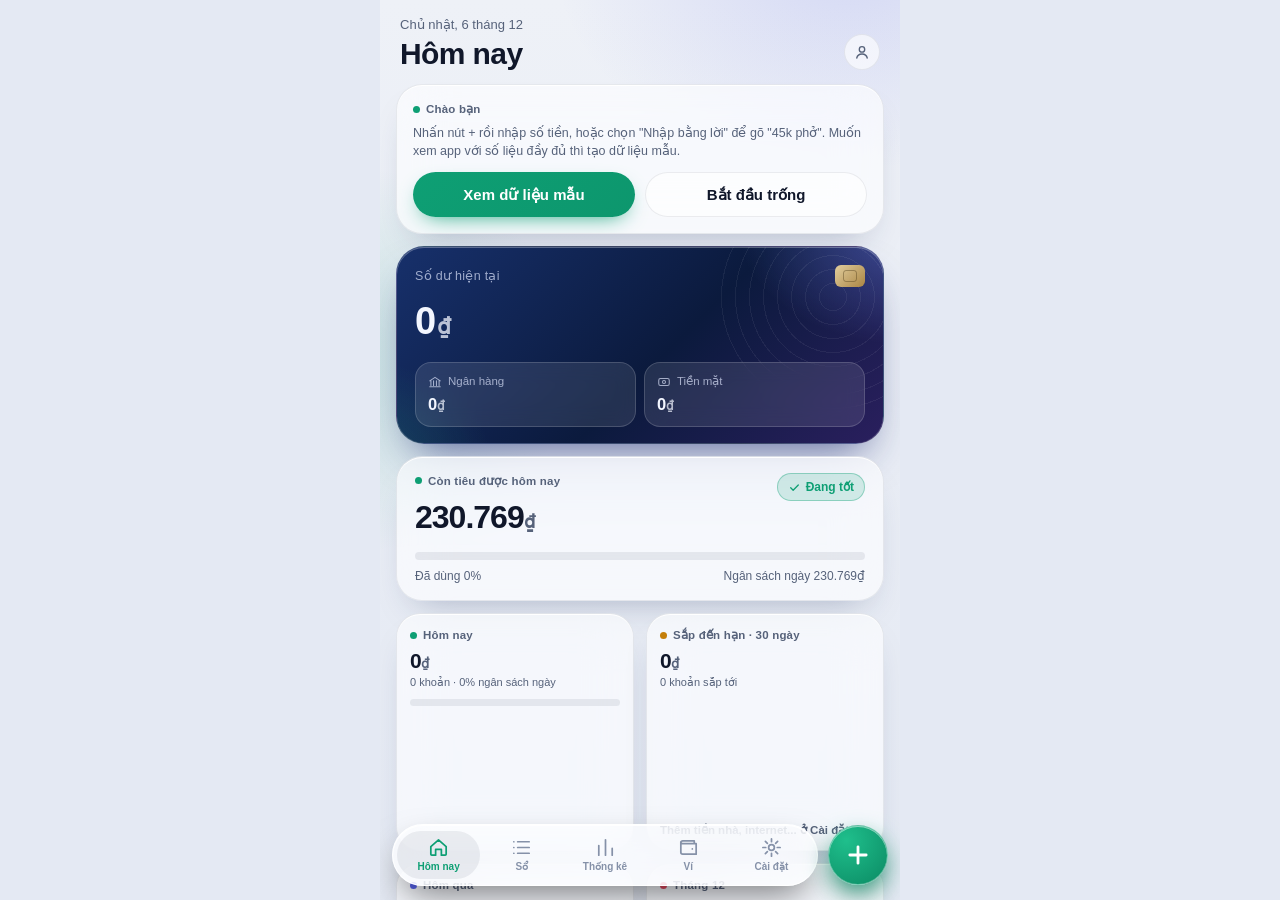
==== commit 8637ccde: "Đổi biểu tượng sang vòng biểu đồ tròn trên nền navy Co-Authored-By: Claude Sonnet 5.5 <noreply@anthr" ====
--- a/index.html
+++ b/index.html
@@ -11,7 +11,7 @@
 <meta name="apple-mobile-web-app-status-bar-style" content="black-translucent">
 <meta name="apple-mobile-web-app-title" content="Sổ Chi">
 <link rel="manifest" href="manifest.webmanifest">
-<link rel="apple-touch-icon" href="icons/apple-touch-icon.png">
+<link rel="apple-touch-icon" href="icons/app2-180.png">
 <link rel="icon" href="icons/icon.svg" type="image/svg+xml">
 <link rel="stylesheet" href="css/app.css">
 </head>
--- a/css/app.css
+++ b/css/app.css
@@ -803,3 +803,14 @@
 .bx-bar.lv-near{--ac:var(--bb-amber)}.bx-bar.lv-over{--ac:var(--bb-coral)}
 .bx-col.now .b{box-shadow:none}
 .bx-dot{box-shadow:none}
+
+/* ===== Khoá trang, chỉ cuộn bên trong từng màn: hết khoảng trống đáy và không kéo cả trang trên iPhone ===== */
+html{background:var(--bg);height:100%;overflow:hidden;overscroll-behavior:none}
+body{position:fixed;inset:0;width:100%;height:100%;overflow:hidden;overscroll-behavior:none;background:var(--bg)}
+html:root #app{position:fixed;inset:0;height:auto;max-width:520px;margin-inline:auto}
+.view{overscroll-behavior-y:contain;-webkit-overflow-scrolling:touch}
+.sheet{overscroll-behavior:contain}
+
+/* nền html trùng màu đáy của app để dải thừa (nếu còn) không lộ ra */
+html{background:var(--bb-bg2,var(--bg))}
+body{background:var(--bb-bg2,var(--bg))}
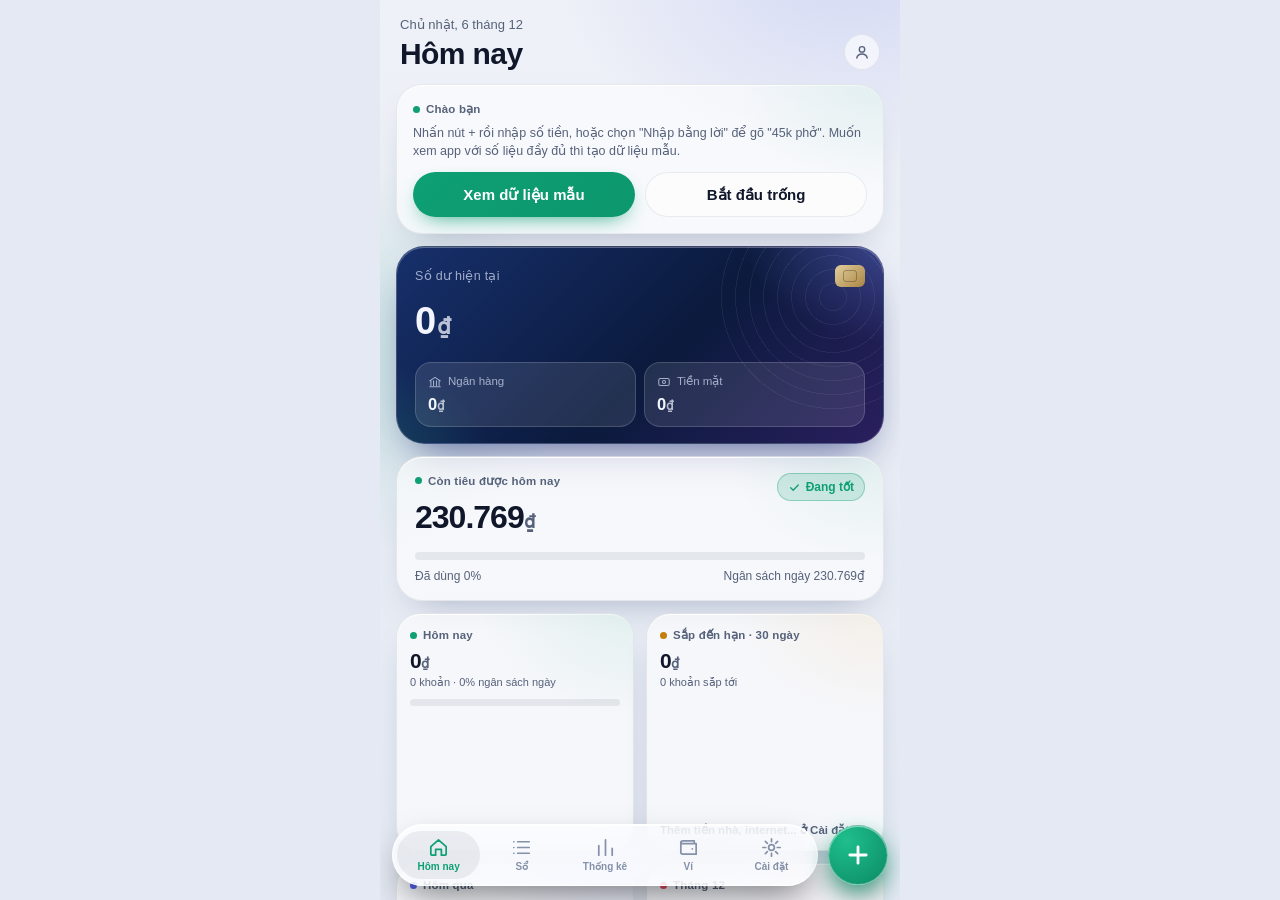
==== commit 86808e09: "Chat: bàn phím mở/đóng chỉ dịch khung bằng translate (chạy trên luồng vẽ của iOS), bắt đầu khi iOS b" ====
--- a/index.html
+++ b/index.html
@@ -37,6 +37,7 @@
   </nav>
   <div class="scrim" id="scrim" data-act="close"></div>
   <div class="sheet" id="sheet" role="dialog" aria-modal="true"></div>
+  <div class="sbcover" aria-hidden="true"></div>
   <div class="toast" id="toast" role="status"></div>
 </div>
 <input type="file" id="file" accept="application/json,.json" hidden>
--- a/css/app.css
+++ b/css/app.css
@@ -814,3 +814,167 @@
 /* nền html trùng màu đáy của app để dải thừa (nếu còn) không lộ ra */
 html{background:var(--bb-bg2,var(--bg))}
 body{background:var(--bb-bg2,var(--bg))}
+
+/* iOS 26: giữ thanh trạng thái trong suốt, làm trang cao bằng màn hình để WebKit giao đủ khung nhìn (hết dải trống ở đáy) */
+@media (display-mode: standalone){
+  html{min-height:min(100lvh,calc(100% + env(safe-area-inset-top)))}
+}
+
+
+/* sửa lỗi khung xác nhận: ô ngày và ô ví chồng lên nhau trên iPhone */
+.cols{grid-template-columns:minmax(0,1fr) minmax(0,1fr);align-items:start}
+.cols>*{min-width:0}
+input[type=date].inp{-webkit-appearance:none;appearance:none;display:block;width:100%;min-width:0;min-height:46px;text-align:left;line-height:1.2}
+select.inp{min-width:0;width:100%}
+
+/* khung chat nhập chi tiêu */
+.sheet.chat{display:flex;flex-direction:column;height:min(80%,calc(100% - var(--kb,0px) - 70px),720px)}
+.chat-h{display:flex;justify-content:space-between;align-items:center;gap:8px;margin-bottom:6px}
+.chat-h h2{margin:0}.chat-tools{display:flex;gap:10px}
+.chat-log{flex:1;min-height:0;overflow-y:auto;display:flex;flex-direction:column;gap:6px;padding:6px 2px;overscroll-behavior:contain}
+.cb-day{align-self:center;font-size:11px;color:var(--muted);margin:6px 0 2px}
+.cb-me{align-self:flex-end;max-width:86%;background:var(--accent);color:var(--accent-fg);border-radius:18px 18px 6px 18px;padding:9px 13px;font-size:14.5px;line-height:1.35;margin-top:6px;word-break:break-word}
+.cb-time{display:block;font-size:10px;opacity:.7;text-align:right;margin-top:2px}
+.cb-ai{align-self:flex-start;max-width:94%;background:var(--h0);border-radius:18px 18px 18px 6px;padding:10px 12px;font-size:13.5px;line-height:1.35;min-width:60%}
+.cb-ai.ok{box-shadow:inset 0 0 0 1px color-mix(in srgb,var(--accent) 35%,transparent)}
+.cb-ai.warn{box-shadow:inset 0 0 0 1px color-mix(in srgb,var(--warn) 45%,transparent)}
+.cb-ai b{display:block;font-size:12px;margin-bottom:2px;color:var(--muted);font-weight:600}
+.cb-line{display:flex;justify-content:space-between;align-items:flex-start;gap:10px;width:100%;border:0;background:none;text-align:left;padding:5px 0;color:var(--fg);font:inherit}
+.cb-line+.cb-line{border-top:1px solid var(--line)}
+.cb-line em{font-style:normal;font-size:11.5px;color:var(--muted)}
+.cb-line b{display:inline;margin:0;font-size:14px;color:var(--fg);white-space:nowrap}.cb-line b.in{color:var(--ok)}
+.cb-hint{font-size:12px;color:var(--warn);margin-top:4px}
+.cb-acts{display:flex;gap:6px;flex-wrap:wrap;margin-top:8px}
+.cb-acts button{border:0;border-radius:99px;padding:6px 13px;font-size:12.5px;font-weight:600;background:var(--h0);color:var(--fg)}
+.cb-acts button.pri{background:var(--accent);color:var(--accent-fg)}
+.cb-empty{margin:auto;text-align:center;color:var(--muted);font-size:13.5px;padding:18px;max-width:34ch}
+.chat-in{display:flex;gap:8px;align-items:flex-end;padding-top:10px}
+.chat-in textarea{flex:1;min-height:46px;max-height:110px;resize:none;border-radius:23px;padding:12px 16px}
+.chat-in .send,.chat-in .clip{width:46px;height:46px;border-radius:50%;border:0;flex:none;display:grid;place-items:center;padding:0}
+.chat-in .send{background:var(--accent);color:var(--accent-fg)}
+.chat-in .clip{background:var(--h0);color:var(--muted)}
+.chat-in svg{width:22px;height:22px;stroke:currentColor;fill:none;stroke-width:2.2;stroke-linecap:round;stroke-linejoin:round}
+
+
+/* ===== Mượt hơn: bỏ làm mờ nền ở các khối trong màn cuộn (nặng trên iPhone), giữ ở thanh tab, tiêu đề, bảng ===== */
+.bx-glass,.card,.hero,.group,.bx-w,.bx-banner,.bx-card,.cb-ai,.ex{backdrop-filter:none!important;-webkit-backdrop-filter:none!important}
+button,[data-act],input,textarea,select{touch-action:manipulation}
+.view{contain:layout style;-webkit-overflow-scrolling:touch}
+.sheet{will-change:transform}
+.bx-tile,.li,.btn,.tab,.plus,.cb-acts button,.cb-line{transition:transform .12s ease,background-color .12s ease,opacity .12s ease}
+.bx-tile:active,.btn:active,.cb-acts button:active{transform:scale(.97)}
+.li:active,.cb-line:active{opacity:.6}
+
+/* ===== sáng mờ ở góc mỗi khối (khôi phục, nhẹ hơn trước) ===== */
+.bx-glass::before{display:block!important;opacity:.5}
+
+/* ===== bàn phím mở: khung nhập khớp đúng vùng nhìn thấy, luôn thấy tin nhắn gần nhất ===== */
+#app.kbopen .sheet{bottom:calc(8px + var(--kb,0px));max-height:calc(var(--vvh,100%) - 20px)}
+#app.kbopen .sheet.chat{height:calc(var(--vvh,100%) - 20px)}
+#app.kbopen .dock{display:none}
+#app.kbopen .sheet.chat .chat-h h2{font-size:16px}
+#app.kbopen .sheet.chat .grab{margin-bottom:6px}
+
+
+/* ===== Chuyển động khi bấm +: trượt lên mượt kiểu lò xo, mờ dần nền, nút + xoay thành dấu × ===== */
+.sheet{transform:translateY(104%) scale(.985);transform-origin:50% 100%;opacity:0;visibility:hidden;
+  transition:transform .28s cubic-bezier(.4,0,1,1),opacity .2s ease,visibility 0s linear .28s,bottom .25s ease-out,height .25s ease-out,max-height .25s ease-out}
+.sheet.on{transform:none;opacity:1;visibility:visible;
+  transition:transform .5s cubic-bezier(.22,1,.36,1),opacity .22s ease,visibility 0s,bottom .25s ease-out,height .25s ease-out,max-height .25s ease-out}
+.scrim{transition:opacity .32s ease}
+.plus{transition:transform .5s cubic-bezier(.34,1.56,.64,1),box-shadow .3s ease}
+#app.sheetopen .plus{transform:rotate(135deg) scale(.9)}
+.plus:active{transform:scale(.9)}
+@media (prefers-reduced-motion:reduce){.sheet,.sheet.on{transition:none}}
+
+
+/* ===== Khung chat khi bàn phím mở: đặt theo đúng vùng nhìn thấy (từ dưới thanh trạng thái đến sát bàn phím), tin nhắn dồn xuống dưới ===== */
+.chat-log>:first-child{margin-top:auto}
+#app.kbopen .sheet.chat{top:calc(var(--vvt,0px) + env(safe-area-inset-top,0px) + 6px);bottom:auto;max-height:none;height:calc(var(--vvh,600px) - env(safe-area-inset-top,0px) - 14px);transition:transform .5s cubic-bezier(.22,1,.36,1),opacity .22s ease,top .22s ease-out,height .22s ease-out}
+#app.kbopen .sheet:not(.chat){bottom:calc(8px + var(--kb,0px));max-height:calc(var(--vvh,600px) - env(safe-area-inset-top,0px) - 14px)}
+.sheet.chat .chat-in{padding-bottom:2px}
+
+
+/* khoảng cách giữa khung chat và thanh phụ bàn phím: sát hơn */
+#app.kbopen .sheet.chat{top:calc(var(--vvt,0px) + env(safe-area-inset-top,0px) + 4px);height:calc(var(--vvh,600px) - env(safe-area-inset-top,0px) - 4px);padding-bottom:6px;border-radius:30px 30px 18px 18px}
+/* ô nhập thử nghiệm (contenteditable) */
+.inp.ce{flex:1;min-height:46px;max-height:110px;overflow-y:auto;white-space:pre-wrap;word-break:break-word;border-radius:23px;padding:12px 16px;line-height:1.3;-webkit-user-select:text;user-select:text;outline:none}
+.inp.ce:empty::before{content:attr(data-ph);color:var(--muted);opacity:.85}
+.inp.ce:focus{box-shadow:0 0 0 2px var(--accent)}
+
+
+/* chuyển động tin nhắn: tin mới trượt lên, đổi trạng thái nảy nhẹ, xoá thì thu gọn */
+.cb-g{display:flex;flex-direction:column;gap:6px}
+.cb-g.new .cb-me{animation:cbIn .38s cubic-bezier(.22,1,.36,1) both}
+.cb-g.new .cb-ai{animation:cbIn .38s cubic-bezier(.22,1,.36,1) .14s both}
+.cb-g.chg .cb-ai{animation:cbPop .42s cubic-bezier(.34,1.4,.64,1) both}
+.cb-g.out{overflow:hidden;animation:cbOut .28s ease-in forwards}
+@keyframes cbIn{from{opacity:0;transform:translateY(22px) scale(.97)}to{opacity:1;transform:none}}
+@keyframes cbPop{from{opacity:.4;transform:scale(.94)}to{opacity:1;transform:none}}
+@keyframes cbOut{from{max-height:var(--h,120px);opacity:1}to{max-height:0;opacity:0;transform:translateX(26px);margin:0;padding:0}}
+.cb-cost{font-size:11px;color:var(--muted);margin-top:6px}
+@media (prefers-reduced-motion:reduce){.cb-g.new .cb-me,.cb-g.new .cb-ai,.cb-g.chg .cb-ai,.cb-g.out{animation:none}}
+
+.cb-ai.chg-ai{animation:cbPop .42s cubic-bezier(.34,1.4,.64,1) both}
+
+
+/* khung chat: không tự cuộn, không kéo trôi; bàn phím mở thì gọn tiêu đề để hiện nhiều tin hơn */
+.sheet.chat{overflow:hidden;overscroll-behavior:none}
+.chat-log{-webkit-overflow-scrolling:touch;touch-action:pan-y}
+.chat-in textarea,.chat-in .inp{touch-action:manipulation}
+#app.kbopen .sheet.chat .chat-h,#app.kbopen .sheet.chat .grab{display:none}
+#app.kbopen .sheet.chat{padding-top:10px}
+#app.kbopen .sheet.chat .chat-log{padding-top:2px}
+
+/* không để top/height bị trễ khi vùng nhìn đang dịch chuyển */
+#app.kbopen .sheet.chat{transition:transform .5s cubic-bezier(.22,1,.36,1),opacity .22s ease}
+.scrim{touch-action:none}
+
+/* bảng chẩn đoán cuộn (tạm thời) */
+.dbg{flex-shrink:0;margin:0 0 6px;padding:6px 8px;border-radius:12px;background:var(--h0);font:10.5px/1.35 ui-monospace,Menlo,monospace;color:var(--fg);max-height:38%;overflow:hidden}
+.dbg-s b{color:var(--warn,#f2b552)}
+.dbg-s>div{margin-top:3px;padding-top:3px;border-top:1px solid rgba(127,127,127,.25)}
+.dbg-b{display:flex;flex-wrap:wrap;gap:4px;margin-bottom:5px}
+.dbg-b button{font:inherit;font-size:10.5px;padding:4px 7px;border-radius:8px;border:1px solid rgba(127,127,127,.4);background:none;color:var(--fg)}
+.dbg-b button.on{background:color-mix(in srgb,var(--accent) 22%,transparent);border-color:color-mix(in srgb,var(--accent) 55%,transparent)}
+.chat-log.nomt>:first-child{margin-top:0}
+.cb-fake{display:flex;flex-direction:column;gap:6px}
+.dbg-ev{margin-top:4px;padding-top:4px;border-top:1px solid rgba(127,127,127,.25)}
+.dbg-ev i{font-style:normal;opacity:.6}
+.dbg-ev b{color:var(--warn,#f2b552)}
+
+/* bàn phím mở/đóng: khung chat luôn neo theo đáy vùng nhìn. Mở thì bám ngay theo bàn phím (không trễ), đóng thì trượt xuống cùng bàn phím */
+#app.kbopen .sheet.chat{top:auto;bottom:var(--kb,0px);height:calc(var(--vvh,600px) - env(safe-area-inset-top,0px) - 4px)}
+.sheet.chat.on{transition:transform .5s cubic-bezier(.22,1,.36,1),opacity .22s ease,visibility 0s,bottom .34s cubic-bezier(.25,.9,.3,1),height .34s cubic-bezier(.25,.9,.3,1),border-radius .34s ease,padding .34s ease}
+
+/* mở/đóng bàn phím mượt: tiêu đề và thanh kéo thu gọn dần thay vì biến mất tức thì; khung trượt cùng nhịp bàn phím */
+.sheet.chat .chat-h,.sheet.chat .grab{overflow:hidden;transition:max-height .36s cubic-bezier(.2,.9,.25,1),margin .36s cubic-bezier(.2,.9,.25,1),opacity .2s ease}
+.sheet.chat .chat-h{max-height:64px}
+.sheet.chat .grab{max-height:5px}
+#app.kbopen .sheet.chat .chat-h{display:flex;max-height:0;margin-bottom:0;opacity:0}
+#app.kbopen .sheet.chat .grab{display:block;max-height:0;margin-top:0;margin-bottom:0;opacity:0}
+#app.kbopen.kbanim .sheet.chat{transition:transform .5s cubic-bezier(.22,1,.36,1),opacity .22s ease,bottom .36s cubic-bezier(.2,.9,.25,1),height .36s cubic-bezier(.2,.9,.25,1),border-radius .36s ease,padding .36s ease}
+
+/* nhịp đo từ video quay màn hình iPhone (60 khung/giây):
+   - bàn phím mở: bắt đầu khoảng 1-2 khung sau khi chọn ô, chạy kiểu hãm dần theo hàm mũ (mỗi khung còn lại ~75% quãng đường), gần như xong sau ~0,3 giây
+     -> easeOutExpo 0,4 giây, trễ 0,02 giây
+   - bàn phím đóng: tăng tốc rồi hãm, rời màn hình sau khoảng 0,2 giây -> 0,24 giây ease-in-out */
+.sheet.chat.on{transition:transform .5s cubic-bezier(.22,1,.36,1),opacity .22s ease,visibility 0s,bottom .24s cubic-bezier(.4,0,.5,1),height .24s cubic-bezier(.4,0,.5,1),border-radius .24s ease,padding .24s ease}
+.sheet.chat .chat-h,.sheet.chat .grab{transition:max-height .24s cubic-bezier(.4,0,.5,1),margin .24s cubic-bezier(.4,0,.5,1),opacity .2s ease}
+#app.kbopen .sheet.chat .chat-h,#app.kbopen .sheet.chat .grab{transition:max-height .4s cubic-bezier(.16,1,.3,1) .02s,margin .4s cubic-bezier(.16,1,.3,1) .02s,opacity .15s ease}
+#app.kbopen.kbanim .sheet.chat{transition:transform .5s cubic-bezier(.22,1,.36,1),opacity .22s ease,bottom .4s cubic-bezier(.16,1,.3,1) .02s,height .4s cubic-bezier(.16,1,.3,1) .02s,border-radius .4s ease .02s,padding .4s ease .02s}
+
+/* ===== v43: mở/đóng bàn phím chỉ DỊCH khung (thuộc tính translate), không đổi kích thước hay vị trí bố cục.
+   Dịch được iOS chạy trên luồng vẽ riêng như khi cuộn (mượt, không phụ thuộc trang đang bận); đổi bottom/height thì mỗi khung hình
+   trang phải tính lại bố cục và vẽ lại lớp kính nên chỉ đạt khoảng 60 hình/giây và hay khựng.
+   Khi bàn phím mở, phần đầu khung (tiêu đề) trượt ra khỏi mép trên màn hình; dải dưới thanh trạng thái được che bằng .sbcover.
+   Nhịp đo từ video: mở = hãm dần theo hàm mũ (~0,4 giây, bắt đầu khi iOS báo đổi vùng nhìn); đóng = ~0,13 giây. ===== */
+.sheet.chat{bottom:calc(8px + env(safe-area-inset-bottom,0px));height:min(80%,calc(100% - 70px),720px);max-height:none;translate:0 0}
+.sheet.chat.on{transition:transform .5s cubic-bezier(.22,1,.36,1),opacity .22s ease,visibility 0s,translate .14s cubic-bezier(.25,.1,.4,1)}
+#app.kbopen .sheet.chat{top:auto;bottom:calc(8px + env(safe-area-inset-bottom,0px));height:min(80%,calc(100% - 70px),720px);max-height:none;padding:16px;border-radius:34px;
+  translate:0 calc(8px + env(safe-area-inset-bottom,0px) + 10px - var(--kb,0px));transition:transform .5s cubic-bezier(.22,1,.36,1),opacity .22s ease,visibility 0s,translate .4s cubic-bezier(.16,1,.3,1)}
+#app.kbopen .sheet.chat .chat-h{display:flex;max-height:64px;margin-bottom:6px;opacity:1}
+#app.kbopen .sheet.chat .grab{display:block;max-height:5px;margin:-4px auto 12px;opacity:1}
+#app.kbopen .sheet.chat .chat-log{padding-top:6px}
+.sbcover{position:absolute;left:0;right:0;top:0;height:calc(env(safe-area-inset-top,0px) + 14px);background:linear-gradient(var(--bg) 72%,transparent);z-index:32;pointer-events:none;opacity:0;transition:opacity .18s ease}
+#app.kbopen.sheetopen .sbcover{opacity:1}
